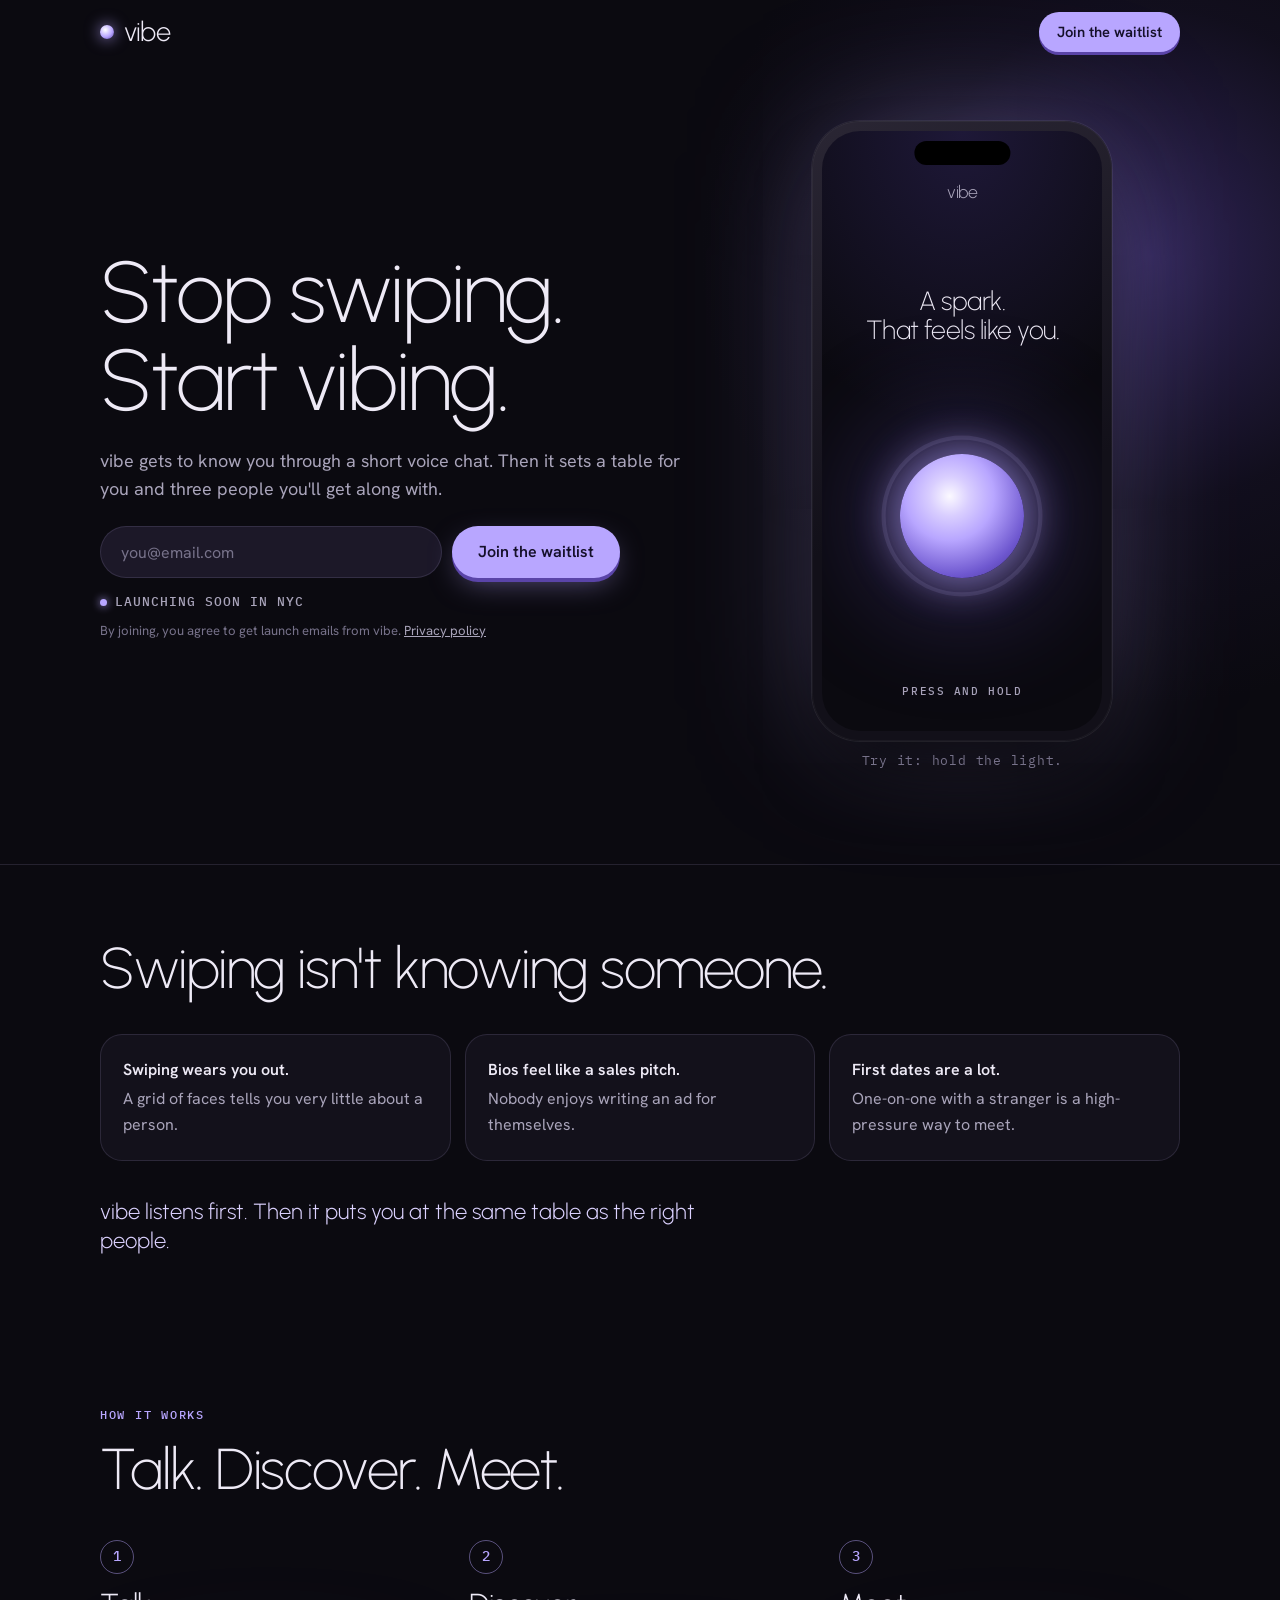
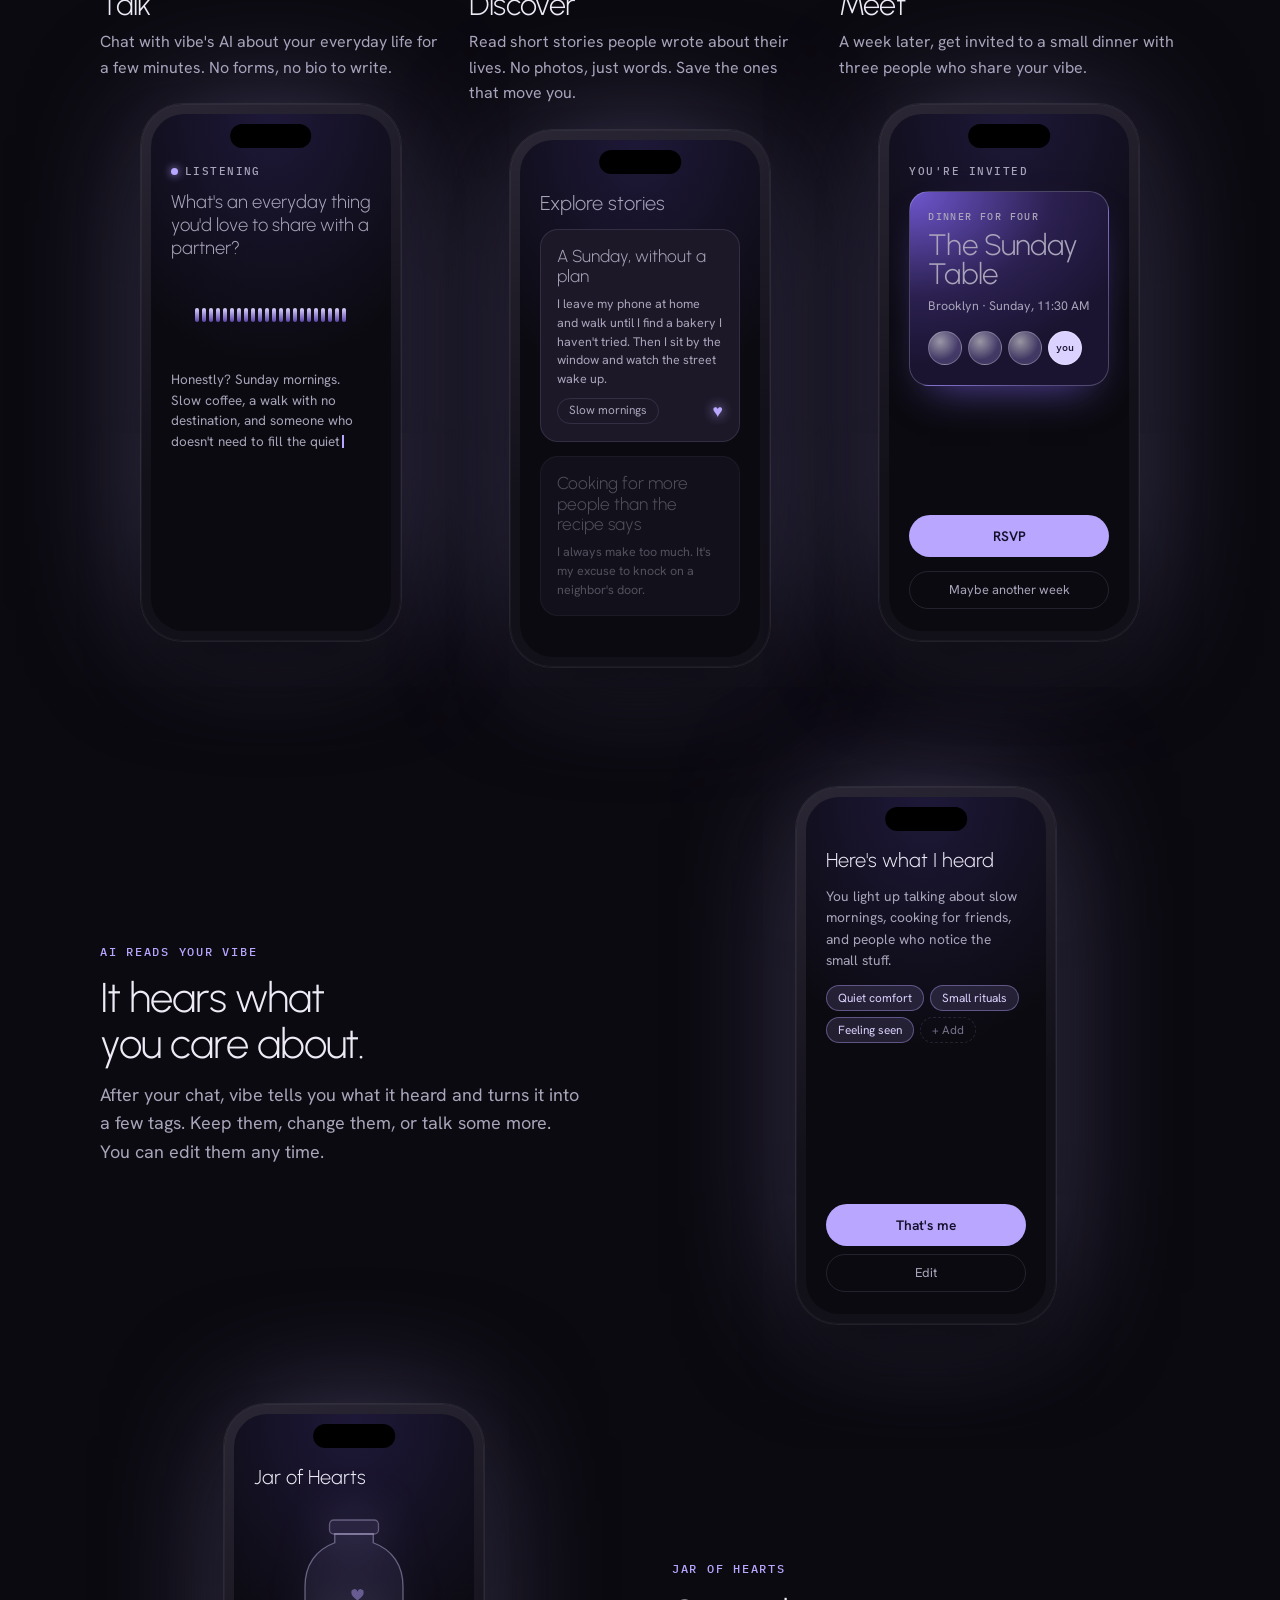
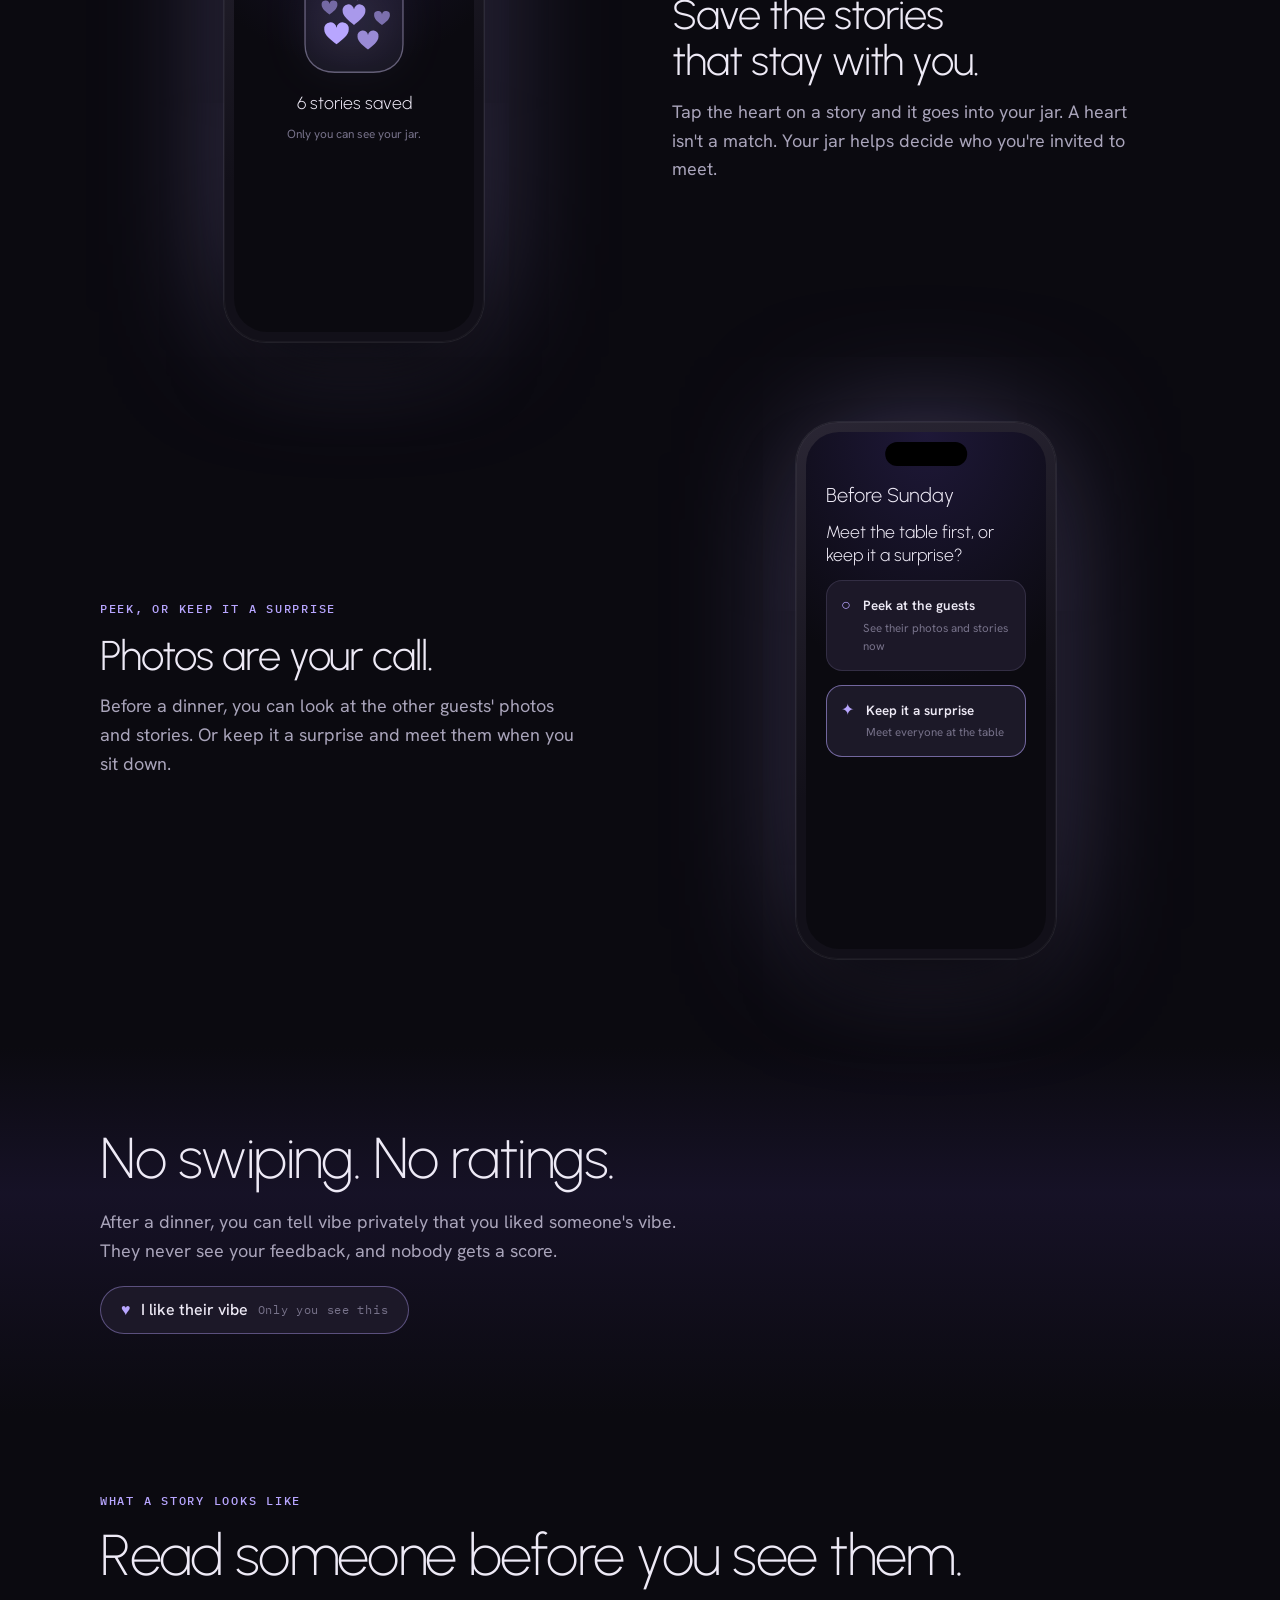
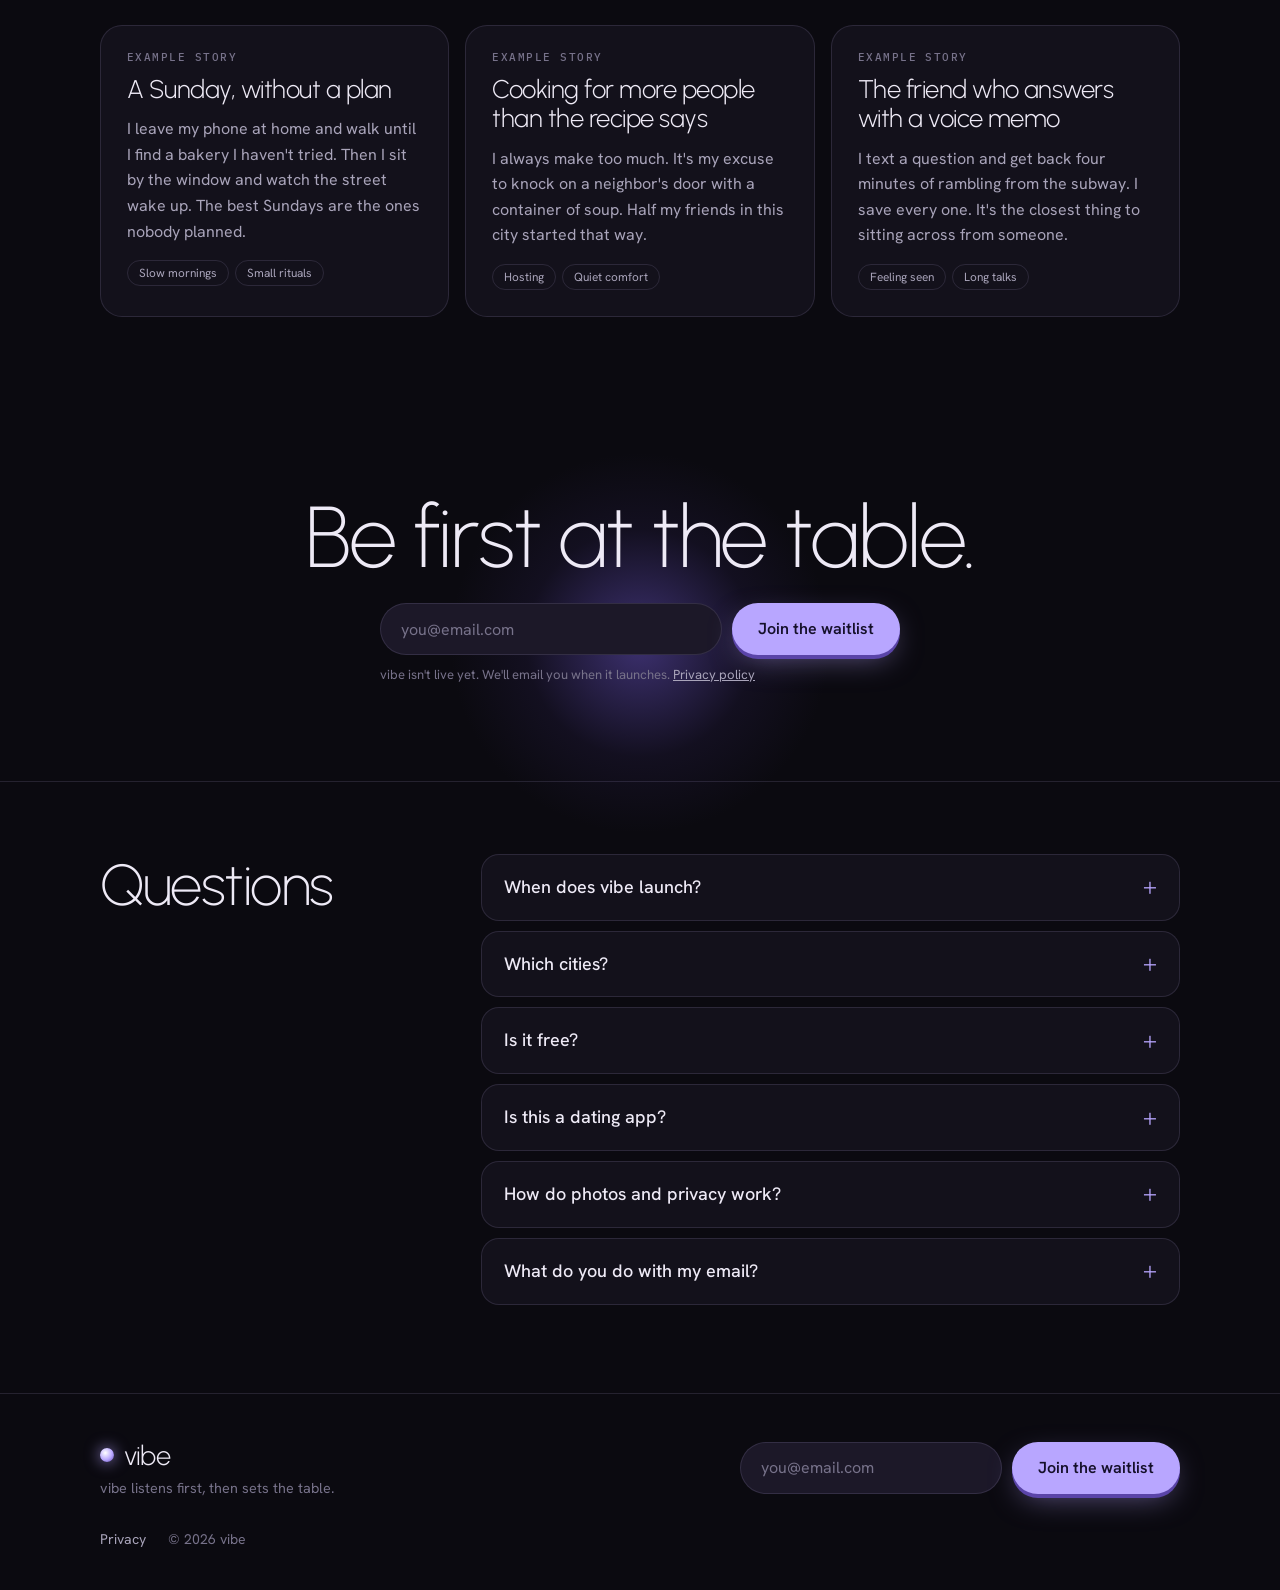
==== index.html @ 6e1f3425 "vibe waitlist landing page with UTM tracking and Google Sheets backend Co-Authored-By: Claude Opus 5" ====
<!doctype html>
<html lang="en">
<head>
<meta charset="utf-8">
<meta name="viewport" content="width=device-width, initial-scale=1, viewport-fit=cover">
<title>vibe · Meet people through their stories</title>
<meta name="description" content="vibe gets to know you through a short voice chat, then invites you to a small dinner with people you'll get along with. Launching soon in NYC. Join the waitlist.">
<meta name="theme-color" content="#0B0A10">
<meta property="og:type" content="website">
<meta property="og:title" content="vibe · A spark. That feels like you.">
<meta property="og:description" content="No swiping. A short voice chat, a few stories, then a dinner for four. Launching soon in NYC.">
<meta property="og:image" content="og.png">
<meta name="twitter:card" content="summary_large_image">
<link rel="icon" href="favicon.svg" type="image/svg+xml">
<link rel="preconnect" href="https://fonts.googleapis.com">
<link rel="preconnect" href="https://fonts.gstatic.com" crossorigin>
<link rel="stylesheet" href="https://fonts.googleapis.com/css2?family=Hanken+Grotesk:wght@400;500;600&family=IBM+Plex+Mono:wght@400;500&family=Urbanist:wght@200;300;400&display=swap">
<link rel="stylesheet" href="styles.css">
<script src="config.js"></script>
</head>
<body>
<a class="skip" href="#main">Skip to content</a>

<header class="nav">
  <div class="wrap nav-in">
    <a class="logo" href="#top" aria-label="vibe, back to top"><span class="logo-dot" aria-hidden="true"></span>vibe</a>
    <a class="btn btn-sm" href="#join" data-cta="nav">Join the waitlist</a>
  </div>
</header>

<main id="main">

  <!-- 1 · Hero -->
  <section class="hero" id="top">
    <div class="wrap hero-grid">
      <div class="hero-copy">
        <h1 class="display" id="headline">A spark. That feels like you.</h1>
        <p class="lede">vibe gets to know you through a short voice chat. Then it sets a table for you and three people you'll get along with.</p>

        <form class="join" id="join" data-form="hero" novalidate>
          <label class="sr" for="email-hero">Email address</label>
          <div class="join-row">
            <input id="email-hero" type="email" name="email" inputmode="email" autocomplete="email" placeholder="you@email.com" required>
            <button class="btn" type="submit" data-cta="hero">Join the waitlist</button>
          </div>
          <input class="hp" type="text" name="company" tabindex="-1" autocomplete="off" aria-hidden="true">
          <p class="form-msg" role="status" aria-live="polite"></p>
          <p class="launch"><span class="live-dot" aria-hidden="true"></span>Launching soon in NYC</p>
          <p class="fine">By joining, you agree to get launch emails from vibe. <a href="privacy.html">Privacy policy</a></p>
        </form>
      </div>

      <div class="hero-phone">
        <div class="phone" role="group" aria-label="Preview of the vibe app">
          <div class="screen">
            <span class="island" aria-hidden="true"></span>

            <div class="scr scr-orb" data-orb-screen>
              <p class="scr-brand">vibe</p>
              <p class="scr-title">A spark.<br>That feels like you.</p>
              <button class="orb" type="button" data-orb aria-describedby="orb-hint">
                <svg class="orb-ring" viewBox="0 0 120 120" aria-hidden="true">
                  <circle class="ring-bg" cx="60" cy="60" r="56"></circle>
                  <circle class="ring-fg" cx="60" cy="60" r="56"></circle>
                </svg>
                <span class="orb-core" aria-hidden="true"></span>
                <span class="sr">Press and hold to open vibe</span>
              </button>
              <p class="scr-hint" id="orb-hint">Press and hold</p>
            </div>

            <div class="scr scr-home" data-home-screen hidden>
              <p class="scr-small">Good evening</p>
              <p class="scr-title">Tell me about a small thing you love doing.</p>
              <span class="mic-pill"><span class="mic-dot" aria-hidden="true"></span>Start talking</span>
              <div class="mini-story">
                <p class="mini-label">Explore stories</p>
                <p class="mini-title">A Sunday, without a plan</p>
                <p class="mini-text">I leave my phone at home and walk until I find a bakery I haven't tried…</p>
              </div>
              <button class="scr-link" type="button" data-orb-reset>Hold again</button>
            </div>
          </div>
        </div>
        <p class="phone-caption" aria-hidden="true">Try it: hold the light.</p>
      </div>
    </div>
  </section>

  <!-- 2 · Problem -->
  <section class="problem">
    <div class="wrap">
      <h2 class="display-2">Swiping isn't knowing someone.</h2>
      <ul class="pains">
        <li><strong>Swiping wears you out.</strong> A grid of faces tells you very little about a person.</li>
        <li><strong>Bios feel like a sales pitch.</strong> Nobody enjoys writing an ad for themselves.</li>
        <li><strong>First dates are a lot.</strong> One-on-one with a stranger is a high-pressure way to meet.</li>
      </ul>
      <p class="turn">vibe listens first. Then it puts you at the same table as the right people.</p>
    </div>
  </section>

  <!-- 3 · How it works -->
  <section class="how" id="how">
    <div class="wrap">
      <p class="eyebrow">How it works</p>
      <h2 class="display-2">Talk. Discover. Meet.</h2>
      <ol class="steps">
        <li class="step">
          <div class="step-copy">
            <span class="step-n" aria-hidden="true">1</span>
            <h3>Talk</h3>
            <p>Chat with vibe's AI about your everyday life for a few minutes. No forms, no bio to write.</p>
          </div>
          <div class="phone sm" aria-hidden="true">
            <div class="screen">
              <span class="island"></span>
              <div class="scr scr-voice">
                <p class="mono-label"><span class="rec-dot"></span>Listening</p>
                <p class="ai-q">What's an everyday thing you'd love to share with a partner?</p>
                <div class="wave"><span></span><span></span><span></span><span></span><span></span><span></span><span></span><span></span><span></span><span></span><span></span><span></span><span></span><span></span><span></span><span></span><span></span><span></span><span></span><span></span><span></span><span></span></div>
                <p class="transcript">Honestly? Sunday mornings. Slow coffee, a walk with no destination, and someone who doesn't need to fill the quiet<span class="caret"></span></p>
              </div>
            </div>
          </div>
        </li>
        <li class="step">
          <div class="step-copy">
            <span class="step-n" aria-hidden="true">2</span>
            <h3>Discover</h3>
            <p>Read short stories people wrote about their lives. No photos, just words. Save the ones that move you.</p>
          </div>
          <div class="phone sm" aria-hidden="true">
            <div class="screen">
              <span class="island"></span>
              <div class="scr scr-stories">
                <p class="scr-head">Explore stories</p>
                <div class="s-card">
                  <p class="s-title">A Sunday, without a plan</p>
                  <p class="s-text">I leave my phone at home and walk until I find a bakery I haven't tried. Then I sit by the window and watch the street wake up.</p>
                  <div class="s-foot"><span class="chip">Slow mornings</span><span class="heart on">&#9829;</span></div>
                </div>
                <div class="s-card ghost">
                  <p class="s-title">Cooking for more people than the recipe says</p>
                  <p class="s-text">I always make too much. It's my excuse to knock on a neighbor's door.</p>
                </div>
              </div>
            </div>
          </div>
        </li>
        <li class="step">
          <div class="step-copy">
            <span class="step-n" aria-hidden="true">3</span>
            <h3>Meet</h3>
            <p>A week later, get invited to a small dinner with three people who share your vibe.</p>
          </div>
          <div class="phone sm" aria-hidden="true">
            <div class="screen">
              <span class="island"></span>
              <div class="scr scr-invite">
                <p class="mono-label">You're invited</p>
                <div class="invite">
                  <p class="invite-kicker">Dinner for four</p>
                  <p class="invite-title">The Sunday Table</p>
                  <p class="invite-meta">Brooklyn · Sunday, 11:30 AM</p>
                  <div class="guests"><span></span><span></span><span></span><span class="you">you</span></div>
                </div>
                <span class="rsvp">RSVP</span>
                <span class="rsvp-alt">Maybe another week</span>
              </div>
            </div>
          </div>
        </li>
      </ol>
    </div>
  </section>

  <!-- 4 · Feature highlights -->
  <section class="features">
    <div class="wrap">
      <article class="feature">
        <div class="feature-copy">
          <p class="eyebrow">AI reads your vibe</p>
          <h3 class="display-3">It hears what you care about.</h3>
          <p>After your chat, vibe tells you what it heard and turns it into a few tags. Keep them, change them, or talk some more. You can edit them any time.</p>
        </div>
        <div class="phone sm" aria-hidden="true">
          <div class="screen">
            <span class="island"></span>
            <div class="scr scr-tags">
              <p class="scr-head">Here's what I heard</p>
              <p class="heard">You light up talking about slow mornings, cooking for friends, and people who notice the small stuff.</p>
              <div class="tags"><span class="chip on">Quiet comfort</span><span class="chip on">Small rituals</span><span class="chip on">Feeling seen</span><span class="chip add">+ Add</span></div>
              <div class="tag-actions"><span class="rsvp">That's me</span><span class="rsvp-alt">Edit</span></div>
            </div>
          </div>
        </div>
      </article>

      <article class="feature flip">
        <div class="feature-copy">
          <p class="eyebrow">Jar of Hearts</p>
          <h3 class="display-3">Save the stories that stay with you.</h3>
          <p>Tap the heart on a story and it goes into your jar. A heart isn't a match. Your jar helps decide who you're invited to meet.</p>
        </div>
        <div class="phone sm" aria-hidden="true">
          <div class="screen">
            <span class="island"></span>
            <div class="scr scr-jar">
              <p class="scr-head">Jar of Hearts</p>
              <svg class="jar" viewBox="0 0 160 190">
                <rect x="52" y="8" width="56" height="16" rx="5" class="jar-lid"></rect>
                <path d="M58 24 h44 v10 c22 8 34 26 34 50 v66 c0 20 -14 32 -34 32 h-44 c-20 0 -34 -12 -34 -32 v-66 c0 -24 12 -42 34 -50 z" class="jar-body"></path>
                <g class="jar-hearts">
                  <path d="M60 150 c-6-5-14-10-14-17 a7 7 0 0 1 14-2 a7 7 0 0 1 14 2 c0 7-8 12-14 17z"></path>
                  <path d="M96 156 c-5-4-12-9-12-15 a6 6 0 0 1 12-1.5 a6 6 0 0 1 12 1.5 c0 6-7 11-12 15z" opacity=".8"></path>
                  <path d="M80 128 c-6-5-13-10-13-16 a6.5 6.5 0 0 1 13-2 a6.5 6.5 0 0 1 13 2 c0 6-7 11-13 16z" opacity=".9"></path>
                  <path d="M112 128 c-4-3-9-7-9-11 a4.5 4.5 0 0 1 9-1 a4.5 4.5 0 0 1 9 1 c0 4-5 8-9 11z" opacity=".6"></path>
                  <path d="M52 116 c-4-3-9-7-9-11 a4.5 4.5 0 0 1 9-1 a4.5 4.5 0 0 1 9 1 c0 4-5 8-9 11z" opacity=".55"></path>
                  <path d="M84 100 c-3-3-7-5-7-9 a3.5 3.5 0 0 1 7-1 a3.5 3.5 0 0 1 7 1 c0 4-4 6-7 9z" opacity=".45"></path>
                </g>
              </svg>
              <p class="jar-count">6 stories saved</p>
              <p class="jar-note">Only you can see your jar.</p>
            </div>
          </div>
        </div>
      </article>

      <article class="feature">
        <div class="feature-copy">
          <p class="eyebrow">Peek, or keep it a surprise</p>
          <h3 class="display-3">Photos are your call.</h3>
          <p>Before a dinner, you can look at the other guests' photos and stories. Or keep it a surprise and meet them when you sit down.</p>
        </div>
        <div class="phone sm" aria-hidden="true">
          <div class="screen">
            <span class="island"></span>
            <div class="scr scr-peek">
              <p class="scr-head">Before Sunday</p>
              <p class="peek-q">Meet the table first, or keep it a surprise?</p>
              <div class="peek-opt"><span class="peek-ico">&#9675;</span><span><b>Peek at the guests</b><small>See their photos and stories now</small></span></div>
              <div class="peek-opt on"><span class="peek-ico">&#10022;</span><span><b>Keep it a surprise</b><small>Meet everyone at the table</small></span></div>
            </div>
          </div>
        </div>
      </article>
    </div>
  </section>

  <!-- 5 · Principle -->
  <section class="principle">
    <div class="wrap principle-in">
      <h2 class="display-2">No swiping. No ratings.</h2>
      <p>After a dinner, you can tell vibe privately that you liked someone's vibe. They never see your feedback, and nobody gets a score.</p>
      <span class="vibe-pill" aria-hidden="true"><span>&#9829;</span> I like their vibe <small>Only you see this</small></span>
    </div>
  </section>

  <!-- 6 · Story samples -->
  <section class="stories">
    <div class="wrap">
      <p class="eyebrow">What a story looks like</p>
      <h2 class="display-2">Read someone before you see them.</h2>
      <div class="story-grid">
        <article class="story">
          <p class="story-label">Example story</p>
          <h3>A Sunday, without a plan</h3>
          <p>I leave my phone at home and walk until I find a bakery I haven't tried. Then I sit by the window and watch the street wake up. The best Sundays are the ones nobody planned.</p>
          <div class="tags"><span class="chip">Slow mornings</span><span class="chip">Small rituals</span></div>
        </article>
        <article class="story">
          <p class="story-label">Example story</p>
          <h3>Cooking for more people than the recipe says</h3>
          <p>I always make too much. It's my excuse to knock on a neighbor's door with a container of soup. Half my friends in this city started that way.</p>
          <div class="tags"><span class="chip">Hosting</span><span class="chip">Quiet comfort</span></div>
        </article>
        <article class="story">
          <p class="story-label">Example story</p>
          <h3>The friend who answers with a voice memo</h3>
          <p>I text a question and get back four minutes of rambling from the subway. I save every one. It's the closest thing to sitting across from someone.</p>
          <div class="tags"><span class="chip">Feeling seen</span><span class="chip">Long talks</span></div>
        </article>
      </div>
    </div>
  </section>

  <!-- 7 · Second CTA -->
  <section class="cta2" id="join-2">
    <div class="wrap cta2-in">
      <span class="cta-orb" aria-hidden="true"></span>
      <h2 class="display">Be first at the table.</h2>
      <p class="count" data-count hidden></p>
      <form class="join" data-form="mid" novalidate>
        <label class="sr" for="email-mid">Email address</label>
        <div class="join-row">
          <input id="email-mid" type="email" name="email" inputmode="email" autocomplete="email" placeholder="you@email.com" required>
          <button class="btn" type="submit" data-cta="mid">Join the waitlist</button>
        </div>
        <input class="hp" type="text" name="company" tabindex="-1" autocomplete="off" aria-hidden="true">
        <p class="form-msg" role="status" aria-live="polite"></p>
        <p class="fine">vibe isn't live yet. We'll email you when it launches. <a href="privacy.html">Privacy policy</a></p>
      </form>
    </div>
  </section>

  <!-- 8 · FAQ -->
  <section class="faq" id="faq">
    <div class="wrap faq-grid">
      <h2 class="display-2">Questions</h2>
      <div class="faq-list">
        <details>
          <summary>When does vibe launch?</summary>
          <p>We're building it now, starting with small dinners in New York City. Join the waitlist and we'll email you the moment it opens.</p>
        </details>
        <details>
          <summary>Which cities?</summary>
          <p>New York City first. After you join, you can tell us which city you're in. That helps us decide where to go next.</p>
        </details>
        <details>
          <summary>Is it free?</summary>
          <p>Joining the waitlist is free. We'll share pricing before launch.</p>
        </details>
        <details>
          <summary>Is this a dating app?</summary>
          <p>It's for meeting people you click with. Dinners are small groups of four, so there's none of the pressure of a one-on-one first date.</p>
        </details>
        <details>
          <summary>How do photos and privacy work?</summary>
          <p>There's no wall of profile photos. You decide whether to see other guests' photos before a dinner. Feedback like "I like their vibe" is private, and the other person never sees it.</p>
        </details>
        <details>
          <summary>What do you do with my email?</summary>
          <p>We use it to tell you about vibe's launch. We don't sell it, and you can unsubscribe at any time. Details are in our <a href="privacy.html">privacy policy</a>.</p>
        </details>
      </div>
    </div>
  </section>
</main>

<footer class="foot">
  <div class="wrap foot-in">
    <div class="foot-brand">
      <a class="logo" href="#top"><span class="logo-dot" aria-hidden="true"></span>vibe</a>
      <p>vibe listens first, then sets the table.</p>
    </div>
    <form class="join join-compact" data-form="footer" novalidate>
      <label class="sr" for="email-foot">Email address</label>
      <div class="join-row">
        <input id="email-foot" type="email" name="email" inputmode="email" autocomplete="email" placeholder="you@email.com" required>
        <button class="btn" type="submit" data-cta="footer">Join the waitlist</button>
      </div>
      <input class="hp" type="text" name="company" tabindex="-1" autocomplete="off" aria-hidden="true">
      <p class="form-msg" role="status" aria-live="polite"></p>
    </form>
    <nav class="foot-links" aria-label="Footer">
      <a href="https://instagram.com/" data-social="instagram" hidden>Instagram</a>
      <a href="https://tiktok.com/" data-social="tiktok" hidden>TikTok</a>
      <a href="privacy.html">Privacy</a>
      <span>© 2026 vibe</span>
    </nav>
  </div>
</footer>

<!-- Success dialog -->
<dialog class="modal" id="joined" aria-labelledby="joined-title">
  <div class="modal-in">
    <button class="modal-x" type="button" data-close aria-label="Close">&times;</button>
    <span class="modal-orb" aria-hidden="true"></span>
    <h2 id="joined-title" class="display-3">You're on the list.</h2>
    <p class="modal-sub">vibe isn't live yet — we'll email you the moment it launches.</p>

    <form class="survey" id="survey" novalidate>
      <p class="survey-q">Two quick questions <span>(optional)</span></p>
      <label class="field-label" for="city">Which city are you in?</label>
      <select id="city" name="city">
        <option value="">Choose a city</option>
        <option>New York City</option>
        <option>Boston</option>
        <option>Philadelphia</option>
        <option>Washington, DC</option>
        <option>Chicago</option>
        <option>Los Angeles</option>
        <option>San Francisco Bay Area</option>
        <option>Other US city</option>
        <option>Outside the US</option>
      </select>
      <fieldset>
        <legend class="field-label">What do you want most from vibe?</legend>
        <label class="radio"><input type="radio" name="top_interest" value="ai_gets_me"> An AI that actually gets me</label>
        <label class="radio"><input type="radio" name="top_interest" value="stories"> Meeting people through stories</label>
        <label class="radio"><input type="radio" name="top_interest" value="small_dinners"> Small dinners instead of dates</label>
      </fieldset>
      <div class="survey-actions">
        <button class="btn" type="submit">Send answers</button>
        <button class="btn-ghost" type="button" data-skip>Skip</button>
      </div>
    </form>

    <div class="share" id="share" hidden>
      <p class="share-thanks" data-thanks hidden>Thanks, that helps.</p>
      <p class="share-q">Know someone who's tired of swiping?</p>
      <p class="share-sub">Send them your link.</p>
      <div class="share-row">
        <label class="sr" for="share-link">Your invite link</label>
        <input id="share-link" type="text" readonly>
        <button class="btn btn-sm" type="button" data-copy>Copy</button>
      </div>
      <div class="share-actions">
        <button class="btn-ghost" type="button" data-native-share hidden>Share…</button>
        <button class="btn-ghost" type="button" data-close>Done</button>
      </div>
    </div>
  </div>
</dialog>

<script src="app.js"></script>
</body>
</html>
---- styles.css ----
/* Layout: a night room lit by one glowing orb. Calm single column on phones;
   copy + phone mockup side by side on desktop; feature rows alternate sides. */
:root {
  --ink: #0B0A10;          /* near-black, violet bias */
  --ink-2: #13111B;        /* raised surface */
  --ink-3: #1C1828;        /* cards, inputs */
  --line: rgba(205, 195, 255, .13);
  --text: #EEEAF6;
  --muted: #A9A4BA;
  --dim: #77728A;
  --lav: #B8A6FF;          /* primary: buttons, highlights */
  --lav-hi: #DCD2FF;
  --plum: #2B2050;         /* dark purple gradient */
  --plum-2: #5A44A8;
  --glow: rgba(184, 166, 255, .5);
  --warn: #FFB4A8;

  --f-display: "Urbanist", "Avenir Next", "Segoe UI", system-ui, sans-serif;
  --f-body: "Hanken Grotesk", "Helvetica Neue", Arial, system-ui, sans-serif;
  --f-mono: "IBM Plex Mono", ui-monospace, Menlo, Consolas, monospace;

  --s-0: 1rem;
  --s-1: 1.125rem;
  --s-2: 1.375rem;
  --s-3: clamp(1.75rem, 3.6vw, 2.6rem);
  --s-4: clamp(2.2rem, 5.2vw, 3.6rem);
  --s-5: clamp(2.6rem, 7.4vw, 5.4rem);

  --r-card: 22px;
  --r-pill: 999px;
  color-scheme: dark;
}

*, *::before, *::after { box-sizing: border-box; }
html { -webkit-text-size-adjust: 100%; scroll-behavior: smooth; scroll-padding-top: 84px; }
body {
  margin: 0;
  background: var(--ink);
  color: var(--text);
  font: 400 var(--s-0)/1.6 var(--f-body);
  -webkit-font-smoothing: antialiased;
}
img, svg { max-width: 100%; }
a { color: var(--lav-hi); }
[hidden] { display: none !important; }
:focus-visible { outline: 2px solid var(--lav); outline-offset: 3px; border-radius: 6px; }
.sr { position: absolute !important; width: 1px; height: 1px; overflow: hidden; clip: rect(0 0 0 0); white-space: nowrap; }
.hp { position: absolute; left: -9999px; width: 1px; height: 1px; opacity: 0; }
.skip { position: absolute; left: 12px; top: -60px; z-index: 50; background: var(--lav); color: var(--ink); padding: 10px 14px; border-radius: 10px; }
.skip:focus { top: 12px; }

.wrap {
  max-width: 1120px;
  margin-inline: auto;
  padding-left: max(20px, env(safe-area-inset-left, 0px));
  padding-right: max(20px, env(safe-area-inset-right, 0px));
}
main > section { overflow-x: clip; }

/* Type */
.display, .display-2, .display-3 {
  font-family: var(--f-display);
  font-weight: 200;
  letter-spacing: -0.025em;
  text-wrap: balance;
  margin: 0;
}
.display { font-size: var(--s-5); line-height: 1.02; }
.display-2 { font-size: var(--s-4); line-height: 1.06; }
.display-3 { font-size: var(--s-3); line-height: 1.1; font-weight: 300; }
.eyebrow {
  font: 500 .78rem/1 var(--f-mono);
  letter-spacing: .14em;
  text-transform: uppercase;
  color: var(--lav);
  margin: 0 0 18px;
}
p { margin: 0; }

/* Buttons: a soft "press" like a physical key */
.btn {
  -webkit-appearance: none; appearance: none;
  display: inline-flex; align-items: center; justify-content: center;
  min-height: 52px;
  padding: 0 26px;
  border: 0;
  border-radius: var(--r-pill);
  background: var(--lav);
  color: #15102A;
  font: 600 1rem/1 var(--f-body);
  text-decoration: none;
  white-space: nowrap;
  cursor: pointer;
  box-shadow: 0 4px 0 var(--plum-2), 0 10px 30px -8px var(--glow);
  transition: transform .12s ease, box-shadow .12s ease, background .2s ease;
}
.btn:hover { background: var(--lav-hi); }
.btn:active { transform: translateY(3px); box-shadow: 0 1px 0 var(--plum-2), 0 6px 18px -8px var(--glow); }
.btn[disabled] { opacity: .7; cursor: progress; }
.btn-sm { min-height: 40px; padding: 0 18px; font-size: .92rem; box-shadow: 0 3px 0 var(--plum-2); }
.btn-ghost {
  -webkit-appearance: none; appearance: none;
  min-height: 44px; padding: 0 18px;
  background: transparent; color: var(--muted);
  border: 1px solid var(--line); border-radius: var(--r-pill);
  font: 500 .95rem/1 var(--f-body); cursor: pointer;
}
.btn-ghost:hover { color: var(--text); border-color: rgba(205,195,255,.3); }

/* Nav */
body::before {
  content: ""; position: fixed; inset: 0 0 auto; height: env(safe-area-inset-top, 0px);
  z-index: 30; background: var(--ink);
}
.nav {
  position: sticky; top: env(safe-area-inset-top, 0px); z-index: 20;
  background: transparent;
  border-bottom: 1px solid transparent;
  transition: border-color .3s ease, background-color .3s ease;
}
.nav.scrolled {
  background: rgba(11, 10, 16, .78);
  -webkit-backdrop-filter: blur(14px); backdrop-filter: blur(14px);
  border-bottom-color: var(--line);
}
.nav-in { display: flex; align-items: center; justify-content: space-between; gap: 16px; min-height: 64px; }
.logo {
  display: inline-flex; align-items: center; gap: 10px;
  font: 300 1.7rem/1 var(--f-display); letter-spacing: -0.03em;
  color: var(--text); text-decoration: none;
}
.logo-dot {
  width: 14px; height: 14px; border-radius: 50%;
  background: radial-gradient(circle at 38% 35%, #fff, var(--lav) 55%, var(--plum-2));
  box-shadow: 0 0 14px 2px var(--glow);
}

/* Join form */
.join { display: grid; gap: 10px; max-width: 520px; }
.join-row { display: flex; gap: 10px; }
.join input[type=email], .share-row input, .survey select {
  -webkit-appearance: none; appearance: none;
  flex: 1 1 auto; min-width: 0;
  min-height: 52px;
  padding: 0 20px;
  border-radius: var(--r-pill);
  border: 1px solid var(--line);
  background: var(--ink-3);
  color: var(--text);
  font: 400 1rem/1 var(--f-body);
}
.join input[type=email]::placeholder { color: var(--dim); }
.join input[type=email]:focus { outline: none; border-color: var(--lav); box-shadow: 0 0 0 4px rgba(184,166,255,.18); }
.join input[aria-invalid=true] { border-color: var(--warn); }
.form-msg { min-height: 0; font-size: .95rem; color: var(--lav-hi); }
.form-msg:empty { display: none; }
.form-msg.err { color: var(--warn); }
.launch { display: inline-flex; align-items: center; gap: 8px; font: 500 .8rem/1.3 var(--f-mono); letter-spacing: .08em; text-transform: uppercase; color: var(--muted); margin-top: 6px; }
.live-dot { width: 7px; height: 7px; border-radius: 50%; background: var(--lav); box-shadow: 0 0 8px var(--lav); animation: blink 2.4s ease-in-out infinite; }
.fine { font-size: .82rem; color: var(--dim); line-height: 1.5; }
.fine a { color: var(--muted); }
.join.attention .join-row { animation: nudge .9s ease; }
.join.attention input[type=email] { border-color: var(--lav); box-shadow: 0 0 0 6px rgba(184,166,255,.22); }

/* Hero */
.hero { position: relative; padding-block: 40px 72px; }
.hero::before {
  content: ""; position: absolute; z-index: -1;
  width: 900px; height: 900px; right: -320px; top: -260px;
  background: radial-gradient(closest-side, rgba(90, 68, 168, .45), rgba(43, 32, 80, .2) 55%, transparent);
  pointer-events: none;
}
.hero-grid { display: grid; gap: 48px; align-items: center; }
.hero-copy { display: grid; gap: 22px; min-width: 0; }
.lede { font-size: var(--s-1); color: var(--muted); max-width: 34em; }
.hero-phone { display: grid; justify-items: center; gap: 14px; }
.phone-caption { font: 400 .8rem/1 var(--f-mono); color: var(--dim); letter-spacing: .06em; }

/* Phone mockup */
.phone {
  width: min(300px, 80vw);
  aspect-ratio: 300 / 620;
  max-width: 100%;
  border-radius: 48px;
  padding: 10px;
  background: linear-gradient(160deg, #2A2634, #121019 60%);
  box-shadow: 0 0 0 1px rgba(255,255,255,.07), inset 0 0 0 1px rgba(255,255,255,.04), 0 40px 80px -30px rgba(0,0,0,.9), 0 0 140px -30px var(--glow);
  flex: none;
}
.phone.sm { width: min(260px, 74vw); border-radius: 42px; }
.screen {
  position: relative; height: 100%;
  border-radius: 38px;
  overflow: hidden;
  background: radial-gradient(120% 70% at 50% 0%, #1E1838, var(--ink) 70%);
  display: flex;
}
.phone.sm .screen { border-radius: 33px; }
.island { position: absolute; top: 10px; left: 50%; transform: translateX(-50%); width: 34%; height: 24px; border-radius: 20px; background: #000; z-index: 2; }
.scr { flex: 1; display: flex; flex-direction: column; padding: 52px 20px 22px; gap: 14px; min-width: 0; font-size: .82rem; }
.scr-head { font: 300 1.25rem/1.15 var(--f-display); color: var(--text); }
.scr-small { font: 500 .7rem/1 var(--f-mono); letter-spacing: .1em; text-transform: uppercase; color: var(--dim); }
.mono-label { display: inline-flex; align-items: center; gap: 7px; font: 500 .66rem/1 var(--f-mono); letter-spacing: .14em; text-transform: uppercase; color: var(--lav); }
.chip { display: inline-flex; align-items: center; min-height: 26px; padding: 0 11px; border-radius: var(--r-pill); border: 1px solid var(--line); color: var(--muted); font-size: .74rem; white-space: nowrap; }
.chip.on { background: rgba(184,166,255,.14); border-color: rgba(184,166,255,.4); color: var(--lav-hi); }
.chip.add { border-style: dashed; color: var(--dim); }
.tags { display: flex; flex-wrap: wrap; gap: 6px; }
.rsvp { display: flex; align-items: center; justify-content: center; min-height: 42px; border-radius: var(--r-pill); background: var(--lav); color: #15102A; font-weight: 600; font-size: .86rem; }
.rsvp-alt { display: flex; align-items: center; justify-content: center; min-height: 38px; border-radius: var(--r-pill); color: var(--muted); font-size: .8rem; border: 1px solid var(--line); }

/* Hero screen: hold the orb */
.scr-orb { align-items: center; text-align: center; justify-content: space-between; padding-bottom: 34px; }
.scr-brand { font: 300 1.1rem/1 var(--f-display); color: var(--muted); letter-spacing: -0.02em; }
.scr-title { font: 200 1.65rem/1.12 var(--f-display); letter-spacing: -0.02em; color: var(--text); }
.orb {
  position: relative;
  width: 168px; height: 168px;
  border: 0; padding: 0; border-radius: 50%;
  background: transparent; cursor: pointer;
  touch-action: none; -webkit-user-select: none; user-select: none;
  -webkit-touch-callout: none; -webkit-tap-highlight-color: transparent;
}
.orb-core {
  position: absolute; inset: 22px; border-radius: 50%;
  background: radial-gradient(circle at 40% 34%, #FBF9FF 0%, #D9CEFF 18%, var(--lav) 40%, #6E57CF 72%, #3B2A80 100%);
  box-shadow: 0 0 40px 8px rgba(184,166,255,.55), 0 0 110px 30px rgba(110,87,207,.35);
  animation: breathe 4.2s ease-in-out infinite;
  transition: transform .2s ease;
}
.orb.holding .orb-core { animation: none; transform: scale(.94); box-shadow: 0 0 60px 16px rgba(184,166,255,.75), 0 0 140px 50px rgba(110,87,207,.45); }
.orb-ring { position: absolute; inset: 0; transform: rotate(-90deg); overflow: visible; }
.ring-bg, .ring-fg { fill: none; stroke-width: 3; }
.ring-bg { stroke: rgba(205,195,255,.12); }
.ring-fg { stroke: var(--lav-hi); stroke-linecap: round; stroke-dasharray: 351.86; stroke-dashoffset: 351.86; filter: drop-shadow(0 0 6px var(--lav)); }
.scr-hint { font: 500 .7rem/1 var(--f-mono); letter-spacing: .14em; text-transform: uppercase; color: var(--muted); }

.scr-home { gap: 16px; animation: fadeUp .6s ease both; }
.scr-home .scr-title { font-size: 1.45rem; }
.mic-pill { align-self: flex-start; display: inline-flex; align-items: center; gap: 9px; min-height: 40px; padding: 0 16px; border-radius: var(--r-pill); background: var(--lav); color: #15102A; font-weight: 600; font-size: .86rem; }
.mic-dot { width: 9px; height: 9px; border-radius: 50%; background: #15102A; }
.mini-story { margin-top: auto; padding: 14px; border-radius: 18px; background: var(--ink-3); border: 1px solid var(--line); display: grid; gap: 5px; }
.mini-label { font: 500 .62rem/1 var(--f-mono); letter-spacing: .12em; text-transform: uppercase; color: var(--lav); }
.mini-title { font: 300 1.05rem/1.2 var(--f-display); }
.mini-text { color: var(--muted); font-size: .76rem; line-height: 1.45; }
.scr-link { align-self: center; background: none; border: 0; color: var(--dim); font: 500 .72rem/1 var(--f-mono); letter-spacing: .08em; text-transform: uppercase; cursor: pointer; padding: 8px; }

/* Voice screen */
.rec-dot { width: 7px; height: 7px; border-radius: 50%; background: var(--lav); box-shadow: 0 0 8px var(--lav); animation: blink 1.4s ease-in-out infinite; }
.ai-q { font: 300 1.15rem/1.25 var(--f-display); color: var(--text); }
.wave { display: flex; align-items: center; justify-content: center; gap: 3px; height: 70px; margin-block: 6px; }
.wave span { width: 4px; border-radius: 4px; background: linear-gradient(var(--lav-hi), var(--plum-2)); height: 20%; animation: wave 1.2s ease-in-out infinite; }
.wave span:nth-child(3n) { animation-duration: 1s; }
.wave span:nth-child(4n+1) { animation-duration: 1.45s; }
.wave span:nth-child(5n+2) { animation-duration: .85s; }
.wave span:nth-child(2) { animation-delay: -.2s } .wave span:nth-child(3) { animation-delay: -.5s } .wave span:nth-child(4) { animation-delay: -.1s }
.wave span:nth-child(5) { animation-delay: -.7s } .wave span:nth-child(6) { animation-delay: -.3s } .wave span:nth-child(7) { animation-delay: -.9s }
.wave span:nth-child(8) { animation-delay: -.4s } .wave span:nth-child(9) { animation-delay: -.6s } .wave span:nth-child(10) { animation-delay: -.15s }
.wave span:nth-child(11) { animation-delay: -.8s } .wave span:nth-child(12) { animation-delay: -.35s } .wave span:nth-child(13) { animation-delay: -.55s }
.wave span:nth-child(14) { animation-delay: -.25s } .wave span:nth-child(15) { animation-delay: -.75s } .wave span:nth-child(16) { animation-delay: -.45s }
.wave span:nth-child(17) { animation-delay: -.65s } .wave span:nth-child(18) { animation-delay: -.05s } .wave span:nth-child(19) { animation-delay: -.85s }
.wave span:nth-child(20) { animation-delay: -.3s } .wave span:nth-child(21) { animation-delay: -.6s } .wave span:nth-child(22) { animation-delay: -.2s }
.transcript { color: var(--muted); font-size: .84rem; line-height: 1.55; }
.caret { display: inline-block; width: 2px; height: 1em; margin-left: 2px; vertical-align: -2px; background: var(--lav); animation: blink 1s steps(2) infinite; }

/* Stories screen */
.s-card { padding: 16px; border-radius: 18px; background: var(--ink-3); border: 1px solid var(--line); display: grid; gap: 8px; }
.s-card.ghost { opacity: .45; }
.s-title { font: 300 1.08rem/1.2 var(--f-display); }
.s-text { color: var(--muted); font-size: .78rem; line-height: 1.5; }
.s-foot { display: flex; align-items: center; justify-content: space-between; gap: 8px; }
.heart { font-size: 1.1rem; color: var(--dim); }
.heart.on { color: var(--lav); text-shadow: 0 0 12px var(--lav); }

/* Invite screen */
.invite {
  padding: 20px 18px; border-radius: 20px; display: grid; gap: 8px;
  background: radial-gradient(120% 90% at 0% 0%, #6E57CF, #2B2050 60%, #1A1430);
  border: 1px solid rgba(220,210,255,.25);
  box-shadow: 0 20px 40px -20px rgba(110,87,207,.8);
}
.invite-kicker { font: 500 .62rem/1 var(--f-mono); letter-spacing: .14em; text-transform: uppercase; color: var(--lav-hi); }
.invite-title { font: 300 1.85rem/1 var(--f-display); letter-spacing: -0.03em; }
.invite-meta { font-size: .78rem; color: #D8D0F2; }
.guests { display: flex; gap: 6px; margin-top: 6px; }
.guests span { width: 34px; height: 34px; border-radius: 50%; background: radial-gradient(circle at 35% 30%, rgba(255,255,255,.55), rgba(184,166,255,.25) 60%); border: 1px solid rgba(255,255,255,.25); -webkit-backdrop-filter: blur(4px); backdrop-filter: blur(4px); }
.guests .you { display: grid; place-items: center; font: 500 .6rem/1 var(--f-mono); color: #15102A; background: var(--lav-hi); }
.scr-invite .rsvp { margin-top: auto; }

/* Tags / jar / peek screens */
.heard { color: var(--muted); font-size: .86rem; line-height: 1.55; }
.tag-actions { margin-top: auto; display: grid; gap: 8px; }
.scr-jar { align-items: center; text-align: center; }
.scr-jar .scr-head { align-self: flex-start; }
.jar { width: 70%; margin-top: 10px; filter: drop-shadow(0 0 24px rgba(184,166,255,.35)); }
.jar-lid { fill: #2A2440; stroke: rgba(220,210,255,.35); stroke-width: 1.5; }
.jar-body { fill: rgba(184,166,255,.07); stroke: rgba(220,210,255,.4); stroke-width: 1.5; }
.jar-hearts path { fill: var(--lav); }
.jar-count { font: 300 1.1rem/1 var(--f-display); }
.jar-note { color: var(--dim); font-size: .74rem; }
.peek-q { font: 300 1.1rem/1.3 var(--f-display); }
.peek-opt { display: flex; gap: 12px; align-items: flex-start; padding: 14px; border-radius: 16px; border: 1px solid var(--line); background: var(--ink-3); }
.peek-opt b { display: block; font-weight: 600; font-size: .84rem; }
.peek-opt small { display: block; color: var(--dim); font-size: .72rem; margin-top: 2px; }
.peek-opt.on { border-color: rgba(184,166,255,.55); background: rgba(184,166,255,.1); }
.peek-ico { color: var(--lav); font-size: 1rem; line-height: 1.2; }

/* Problem */
.problem { padding-block: 72px; border-top: 1px solid var(--line); }
.problem .wrap { display: grid; gap: 36px; }
.pains { list-style: none; margin: 0; padding: 0; display: grid; gap: 14px; }
.pains li { padding: 22px; border-radius: var(--r-card); background: var(--ink-2); border: 1px solid var(--line); color: var(--muted); }
.pains strong { display: block; color: var(--text); font-weight: 600; margin-bottom: 4px; }
.turn { font: 300 var(--s-2)/1.35 var(--f-display); color: var(--lav-hi); max-width: 28em; }

/* How it works */
.how { padding-block: 80px; }
.steps { list-style: none; margin: 40px 0 0; padding: 0; display: grid; gap: 56px; }
.step { display: grid; gap: 24px; justify-items: center; }
.step-copy { display: grid; gap: 8px; max-width: 26em; justify-self: stretch; }
.step-n { display: inline-grid; place-items: center; width: 34px; height: 34px; border-radius: 50%; border: 1px solid rgba(184,166,255,.45); color: var(--lav); font: 500 .85rem/1 var(--f-mono); }
.step h3 { font: 300 1.9rem/1.1 var(--f-display); margin: 6px 0 0; letter-spacing: -0.02em; }
.step p { color: var(--muted); }

/* Features */
.features { padding-block: 40px 88px; }
.features .wrap { display: grid; gap: 80px; }
.feature { display: grid; gap: 32px; justify-items: center; align-items: center; }
.feature-copy { display: grid; gap: 14px; max-width: 30em; justify-self: stretch; }
.feature-copy p:not(.eyebrow) { color: var(--muted); font-size: var(--s-1); }
.feature-copy .eyebrow { margin-bottom: 4px; }

/* Principle */
.principle { padding-block: 80px; background: linear-gradient(180deg, transparent, rgba(43,32,80,.35) 40%, transparent); }
.principle-in { display: grid; gap: 20px; justify-items: start; }
.principle p { color: var(--muted); font-size: var(--s-1); max-width: 32em; }
.vibe-pill { display: inline-flex; align-items: center; gap: 10px; min-height: 48px; padding: 0 20px; border-radius: var(--r-pill); background: var(--ink-3); border: 1px solid rgba(184,166,255,.4); color: var(--text); font-weight: 500; flex-wrap: wrap; }
.vibe-pill > span { color: var(--lav); }
.vibe-pill small { color: var(--dim); font: 400 .72rem/1 var(--f-mono); letter-spacing: .06em; }

/* Stories */
.stories { padding-block: 80px; }
.story-grid { display: grid; gap: 16px; margin-top: 40px; }
.story { display: grid; gap: 12px; align-content: start; padding: 26px; border-radius: var(--r-card); background: var(--ink-2); border: 1px solid var(--line); }
.story-label { font: 500 .66rem/1 var(--f-mono); letter-spacing: .14em; text-transform: uppercase; color: var(--dim); }
.story h3 { font: 300 1.6rem/1.15 var(--f-display); margin: 0; letter-spacing: -0.02em; text-wrap: balance; }
.story > p:not(.story-label) { color: var(--muted); }
.story .tags { margin-top: 4px; }

/* Second CTA */
.cta2 { position: relative; padding-block: 96px; text-align: center; }
.cta2-in { display: grid; justify-items: center; gap: 22px; position: relative; }
.cta-orb { position: absolute; z-index: -1; top: -40px; width: 380px; height: 380px; border-radius: 50%; background: radial-gradient(closest-side, rgba(110,87,207,.5), rgba(43,32,80,.25) 60%, transparent); pointer-events: none; }
.cta2 .join { width: 100%; text-align: left; }
.count { color: var(--lav-hi); font: 500 .85rem/1 var(--f-mono); letter-spacing: .06em; }

/* FAQ */
.faq { padding-block: 72px 88px; border-top: 1px solid var(--line); }
.faq-grid { display: grid; gap: 32px; }
.faq-list { display: grid; gap: 10px; min-width: 0; }
details { border-radius: 18px; background: var(--ink-2); border: 1px solid var(--line); }
summary { list-style: none; cursor: pointer; display: flex; align-items: center; justify-content: space-between; gap: 16px; padding: 18px 22px; font-weight: 500; font-size: var(--s-1); }
summary::-webkit-details-marker { display: none; }
summary::after { content: "+"; font: 300 1.5rem/1 var(--f-display); color: var(--lav); transition: transform .2s ease; }
details[open] summary::after { transform: rotate(45deg); }
details p { padding: 0 22px 20px; color: var(--muted); max-width: 40em; }

/* Footer */
.foot { border-top: 1px solid var(--line); padding-block: 48px calc(40px + env(safe-area-inset-bottom, 0px)); }
.foot-in { display: grid; gap: 28px; }
.foot-brand { display: grid; gap: 8px; }
.foot-brand p { color: var(--dim); font-size: .9rem; }
.foot-links { display: flex; flex-wrap: wrap; gap: 8px 22px; font-size: .88rem; color: var(--dim); }
.foot-links a { color: var(--muted); text-decoration: none; }
.foot-links a:hover { color: var(--text); }

/* Success dialog */
.modal {
  width: min(460px, calc(100% - 32px));
  max-height: calc(100% - 32px);
  padding: 0; border: 1px solid rgba(184,166,255,.3); border-radius: 28px;
  background: var(--ink-2); color: var(--text);
  box-shadow: 0 30px 80px -20px rgba(0,0,0,.9), 0 0 100px -30px var(--glow);
}
.modal::backdrop { background: rgba(6, 5, 10, .72); -webkit-backdrop-filter: blur(6px); backdrop-filter: blur(6px); }
.modal[open] { animation: fadeUp .35s ease both; }
.modal-in { position: relative; display: grid; gap: 14px; padding: 34px 26px 26px; }
.modal-x { position: absolute; top: 12px; right: 12px; width: 40px; height: 40px; border: 0; border-radius: 50%; background: transparent; color: var(--dim); font-size: 1.6rem; cursor: pointer; }
.modal-x:hover { color: var(--text); }
.modal-orb { width: 54px; height: 54px; border-radius: 50%; background: radial-gradient(circle at 40% 34%, #FBF9FF, var(--lav) 45%, #4A37A0); box-shadow: 0 0 30px 6px rgba(184,166,255,.5); }
.modal-sub { color: var(--muted); }
.survey { display: grid; gap: 12px; margin-top: 8px; padding-top: 18px; border-top: 1px solid var(--line); }
.survey-q { font-weight: 600; }
.survey-q span { color: var(--dim); font-weight: 400; }
.field-label { font-size: .88rem; color: var(--muted); }
.survey select { width: 100%; border-radius: 14px; background-image: linear-gradient(45deg, transparent 50%, var(--lav) 50%), linear-gradient(135deg, var(--lav) 50%, transparent 50%); background-position: calc(100% - 22px) 50%, calc(100% - 16px) 50%; background-size: 6px 6px; background-repeat: no-repeat; padding-right: 40px; }
fieldset { border: 0; margin: 4px 0 0; padding: 0; display: grid; gap: 8px; }
legend { padding: 0; margin-bottom: 8px; }
.radio { display: flex; align-items: center; gap: 12px; min-height: 46px; padding: 0 16px; border-radius: 14px; border: 1px solid var(--line); background: var(--ink-3); cursor: pointer; font-size: .95rem; }
.radio:has(input:checked) { border-color: rgba(184,166,255,.6); background: rgba(184,166,255,.1); }
.radio input { accent-color: var(--lav); width: 18px; height: 18px; margin: 0; }
.survey-actions, .share-actions { display: flex; flex-wrap: wrap; gap: 10px; margin-top: 6px; }
.share { display: grid; gap: 10px; margin-top: 8px; padding-top: 18px; border-top: 1px solid var(--line); }
.share-thanks { color: var(--lav-hi); }
.share-q { font: 300 1.35rem/1.2 var(--f-display); }
.share-sub { color: var(--muted); font-size: .92rem; }
.share-row { display: flex; gap: 8px; align-items: center; }
.share-row input { font: 400 .84rem/1 var(--f-mono); min-height: 44px; padding: 0 16px; }

/* Motion */
@keyframes breathe { 0%, 100% { transform: scale(1); } 50% { transform: scale(1.045); } }
@keyframes blink { 0%, 100% { opacity: 1; } 50% { opacity: .25; } }
@keyframes wave { 0%, 100% { height: 18%; } 50% { height: 92%; } }
@keyframes fadeUp { from { opacity: 0; transform: translateY(10px); } to { opacity: 1; transform: none; } }
@keyframes nudge { 0%, 100% { transform: none; } 30% { transform: translateY(-4px); } 60% { transform: translateY(2px); } }
@media (prefers-reduced-motion: reduce) {
  *, *::before, *::after { animation: none !important; transition: none !important; }
  html { scroll-behavior: auto; }
  .wave span { height: 55%; }
}

/* Layout breakpoints */
@media (max-width: 519px) {
  .join-row { flex-direction: column; }
  .join .btn { width: 100%; }
  .join-compact .join-row { flex-direction: column; }
  .share-row { flex-direction: column; align-items: stretch; }
}
@media (min-width: 720px) {
  .pains { grid-template-columns: repeat(3, 1fr); }
  .story-grid { grid-template-columns: repeat(3, 1fr); }
  .hero { padding-block: 56px 96px; }
}
@media (min-width: 900px) {
  .hero-grid { grid-template-columns: minmax(0, 1.15fr) minmax(0, .85fr); gap: 56px; }
  .steps { grid-template-columns: repeat(3, 1fr); gap: 28px; }
  .step { justify-items: start; align-content: start; }
  .step .phone { justify-self: center; }
  .feature { grid-template-columns: minmax(0, 1fr) minmax(0, 1fr); gap: 64px; }
  .feature .phone { justify-self: center; }
  .feature.flip .feature-copy { order: 2; }
  .faq-grid { grid-template-columns: minmax(0, .8fr) minmax(0, 1.6fr); }
  .foot-in { grid-template-columns: 1fr auto; align-items: start; }
  .foot-links { grid-column: 1 / -1; }
  .join-compact { min-width: 440px; }
}
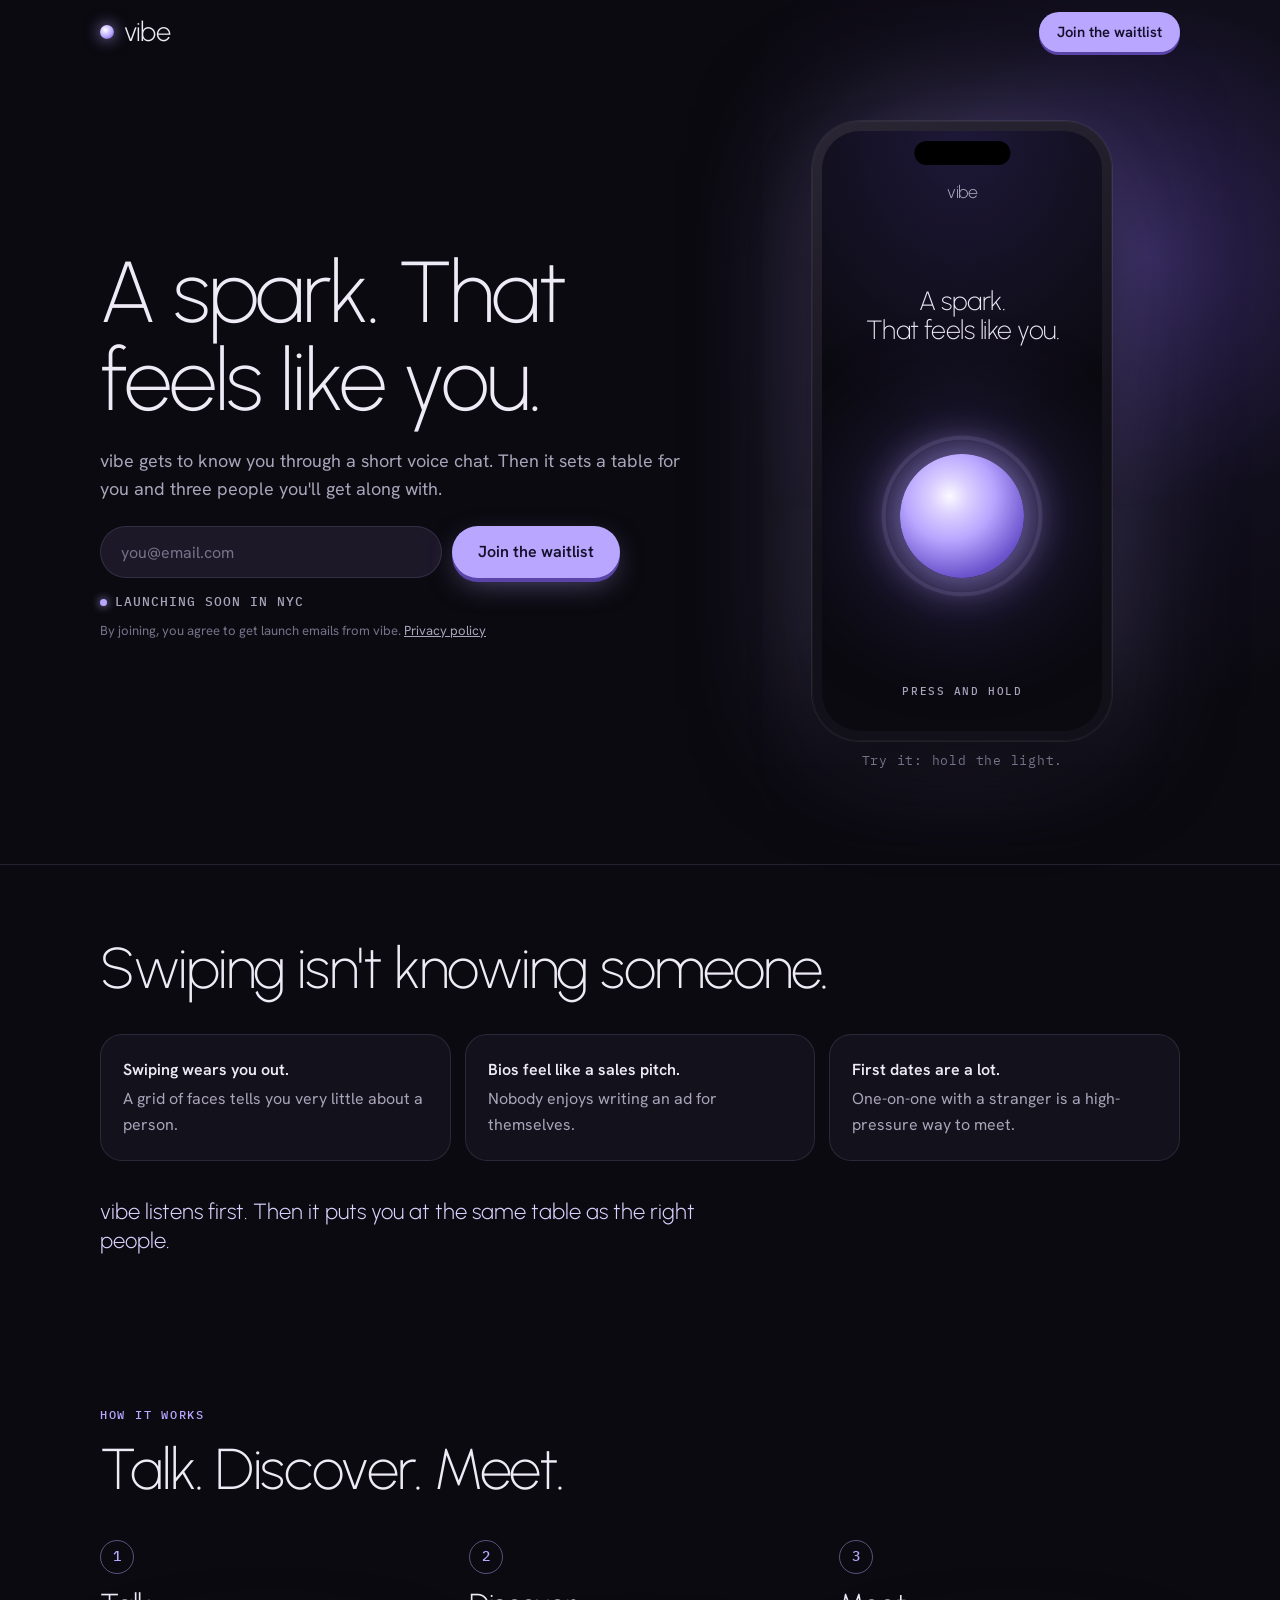
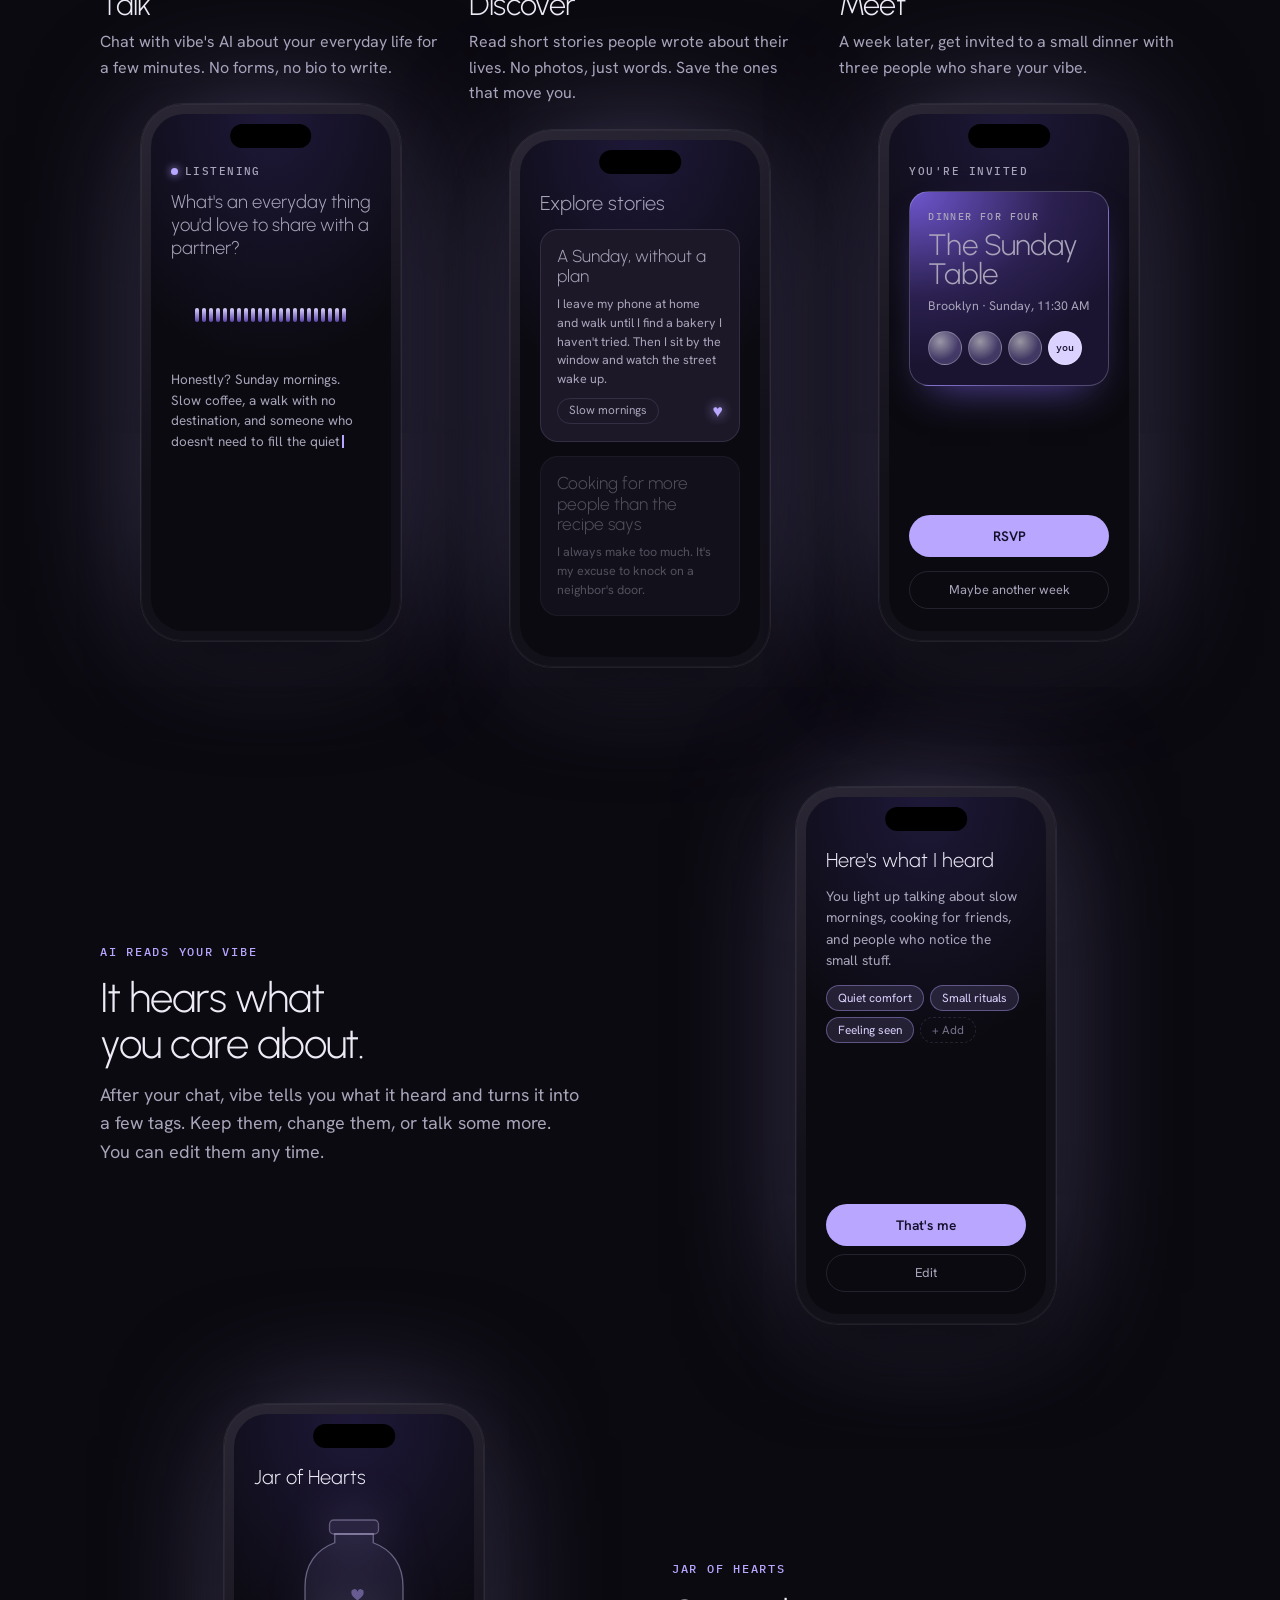
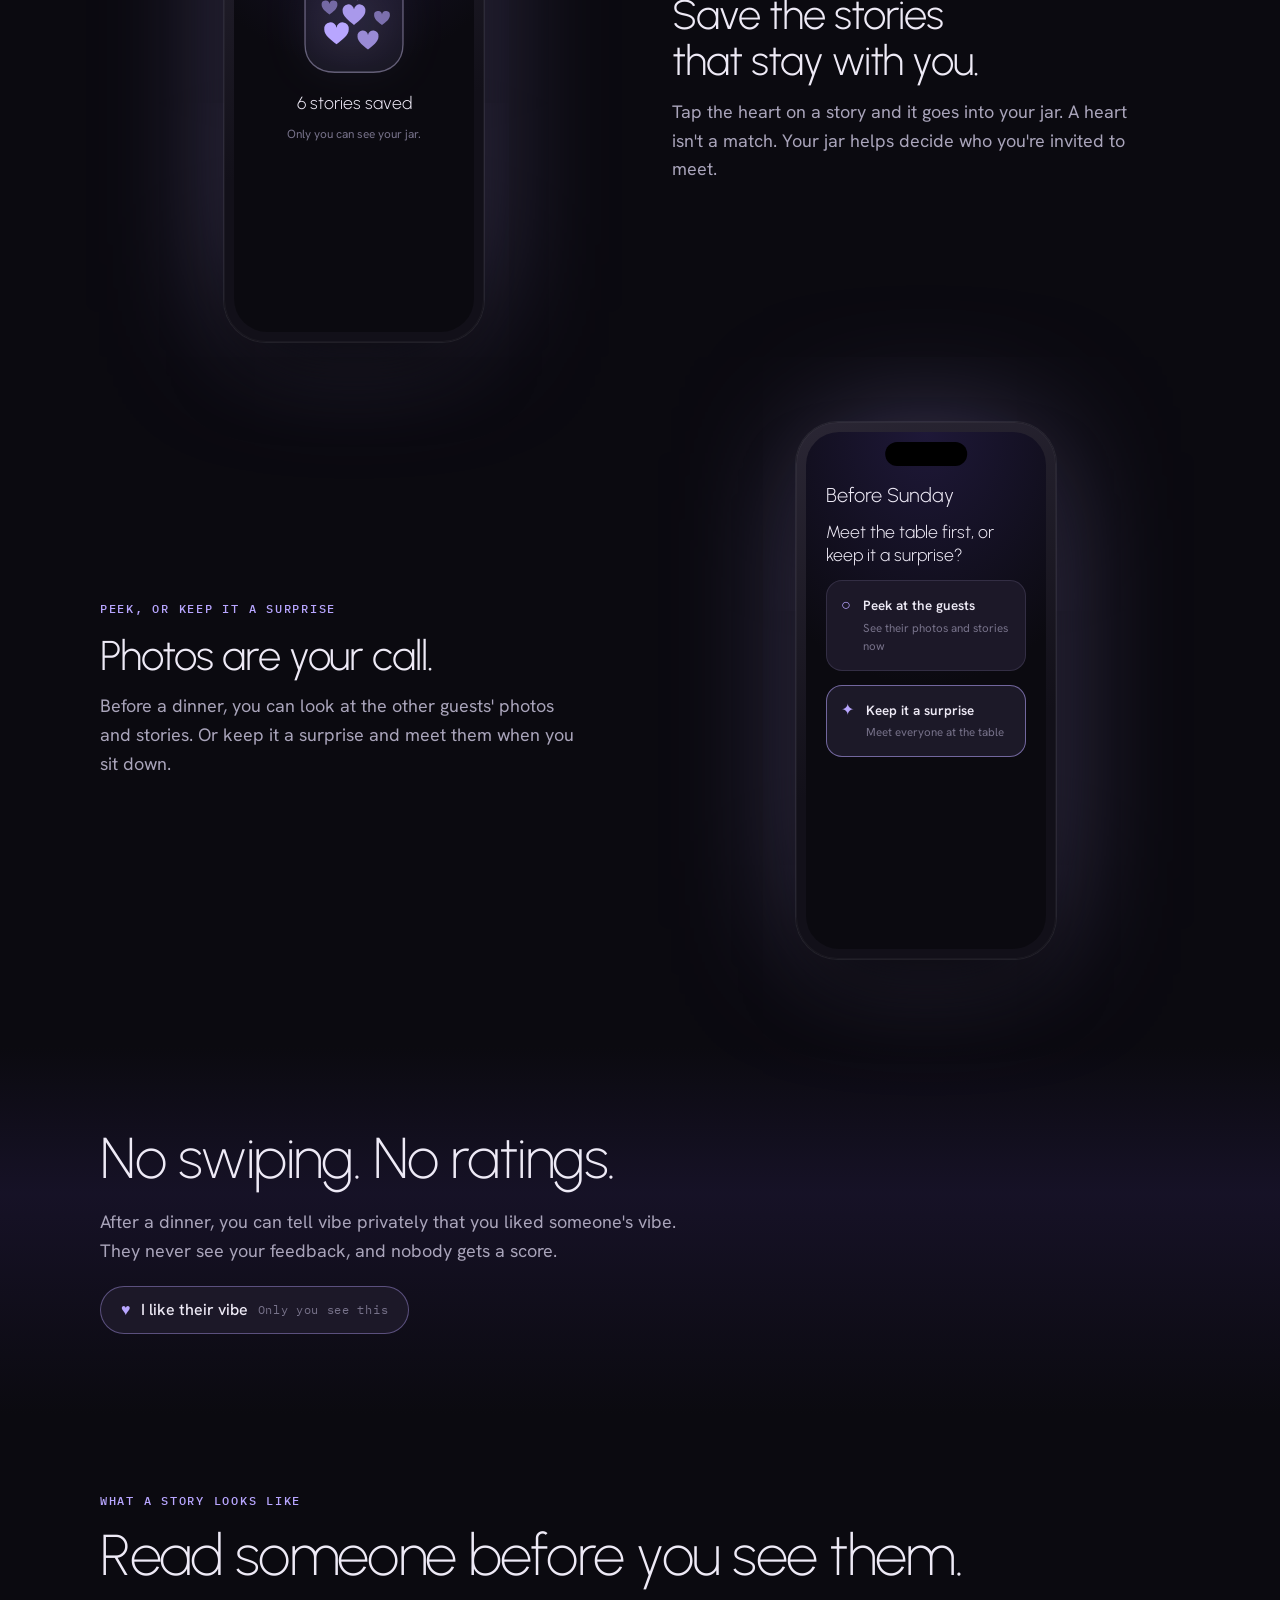
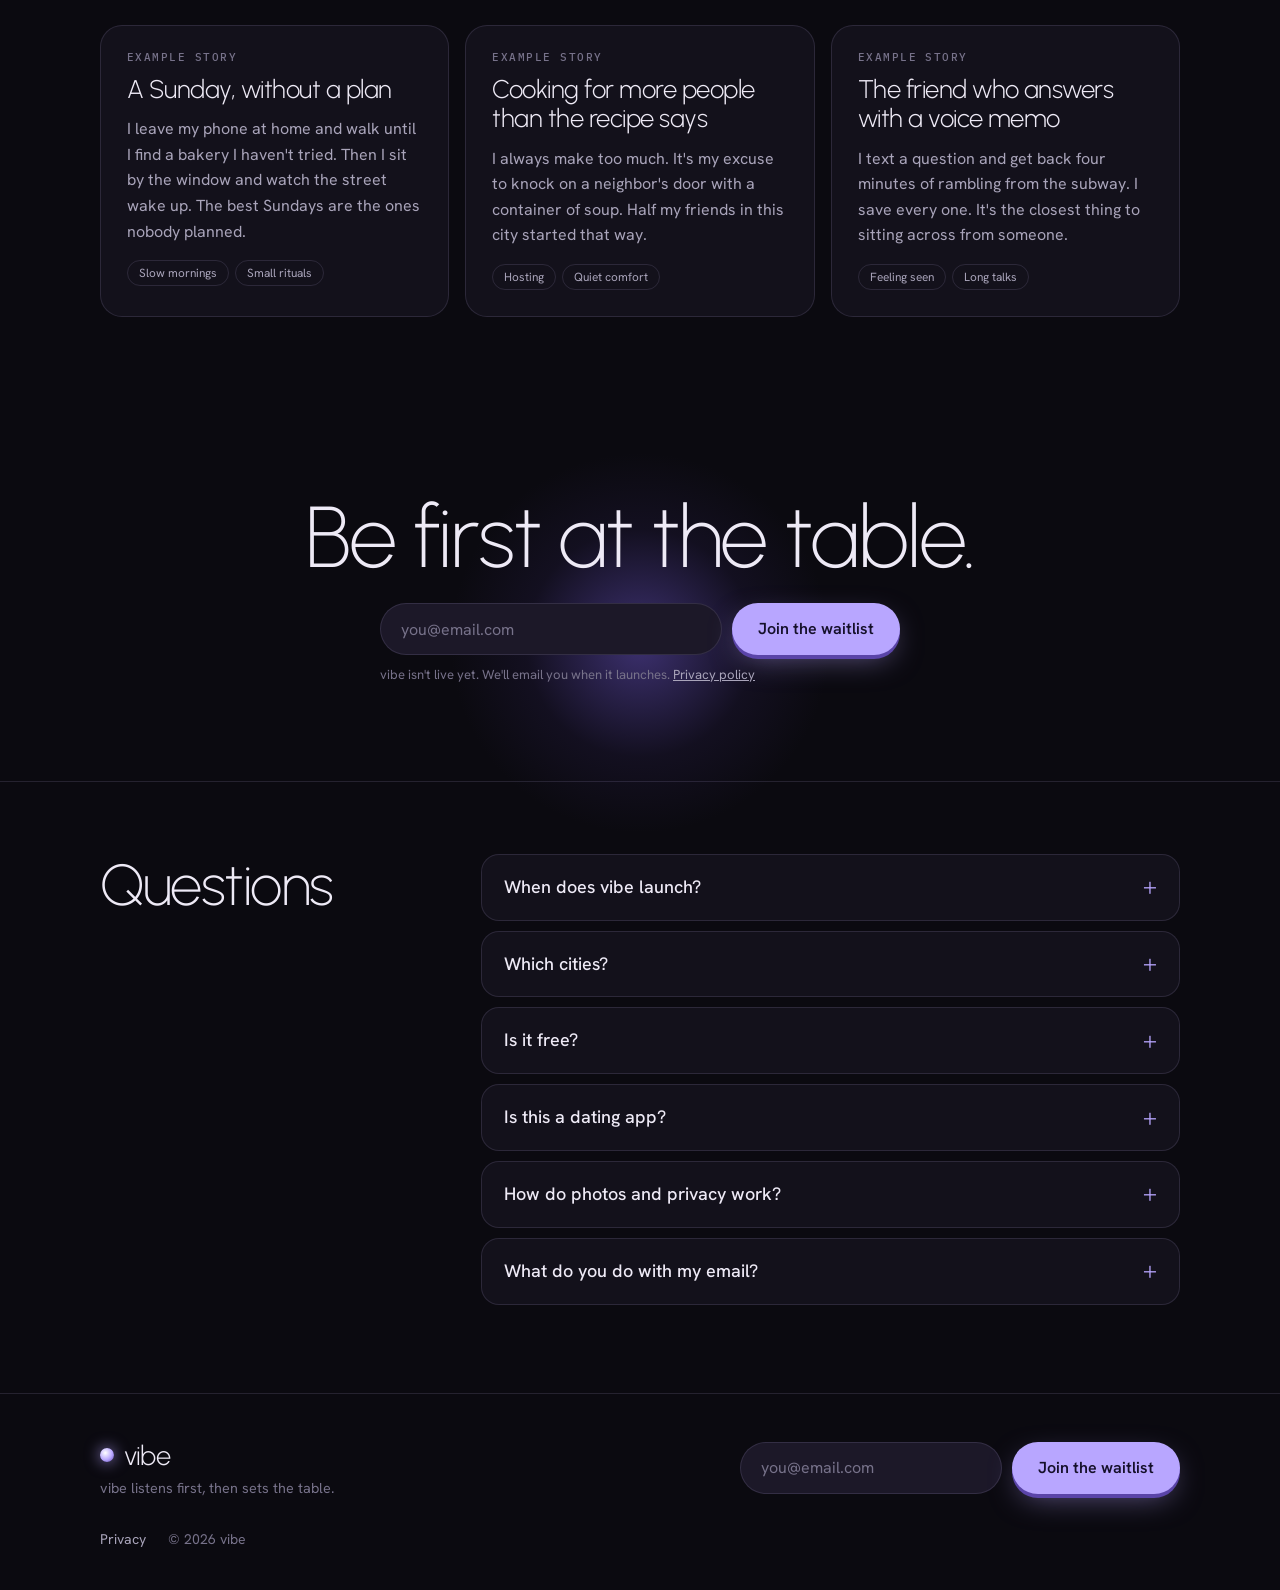
==== commit 9b29eeb5: "Retry sign-up once when the reply is unreadable; cap wait time Co-Authored-By: Claude Opus 5.5 <nore" ====
--- a/index.html
+++ b/index.html
@@ -9,14 +9,16 @@
 <meta property="og:type" content="website">
 <meta property="og:title" content="vibe · A spark. That feels like you.">
 <meta property="og:description" content="No swiping. A short voice chat, a few stories, then a dinner for four. Launching soon in NYC.">
-<meta property="og:image" content="og.png">
+<meta property="og:image" content="https://roma-luo.github.io/vibe-waitlist/og.png">
+<meta property="og:url" content="https://roma-luo.github.io/vibe-waitlist/">
+<link rel="canonical" href="https://roma-luo.github.io/vibe-waitlist/">
 <meta name="twitter:card" content="summary_large_image">
 <link rel="icon" href="favicon.svg" type="image/svg+xml">
 <link rel="preconnect" href="https://fonts.googleapis.com">
 <link rel="preconnect" href="https://fonts.gstatic.com" crossorigin>
 <link rel="stylesheet" href="https://fonts.googleapis.com/css2?family=Hanken+Grotesk:wght@400;500;600&family=IBM+Plex+Mono:wght@400;500&family=Urbanist:wght@200;300;400&display=swap">
-<link rel="stylesheet" href="styles.css">
-<script src="config.js"></script>
+<link rel="stylesheet" href="styles.css?v=3">
+<script src="config.js?v=3"></script>
 </head>
 <body>
 <a class="skip" href="#main">Skip to content</a>
@@ -414,6 +416,6 @@
   </div>
 </dialog>
 
-<script src="app.js"></script>
+<script src="app.js?v=3"></script>
 </body>
 </html>
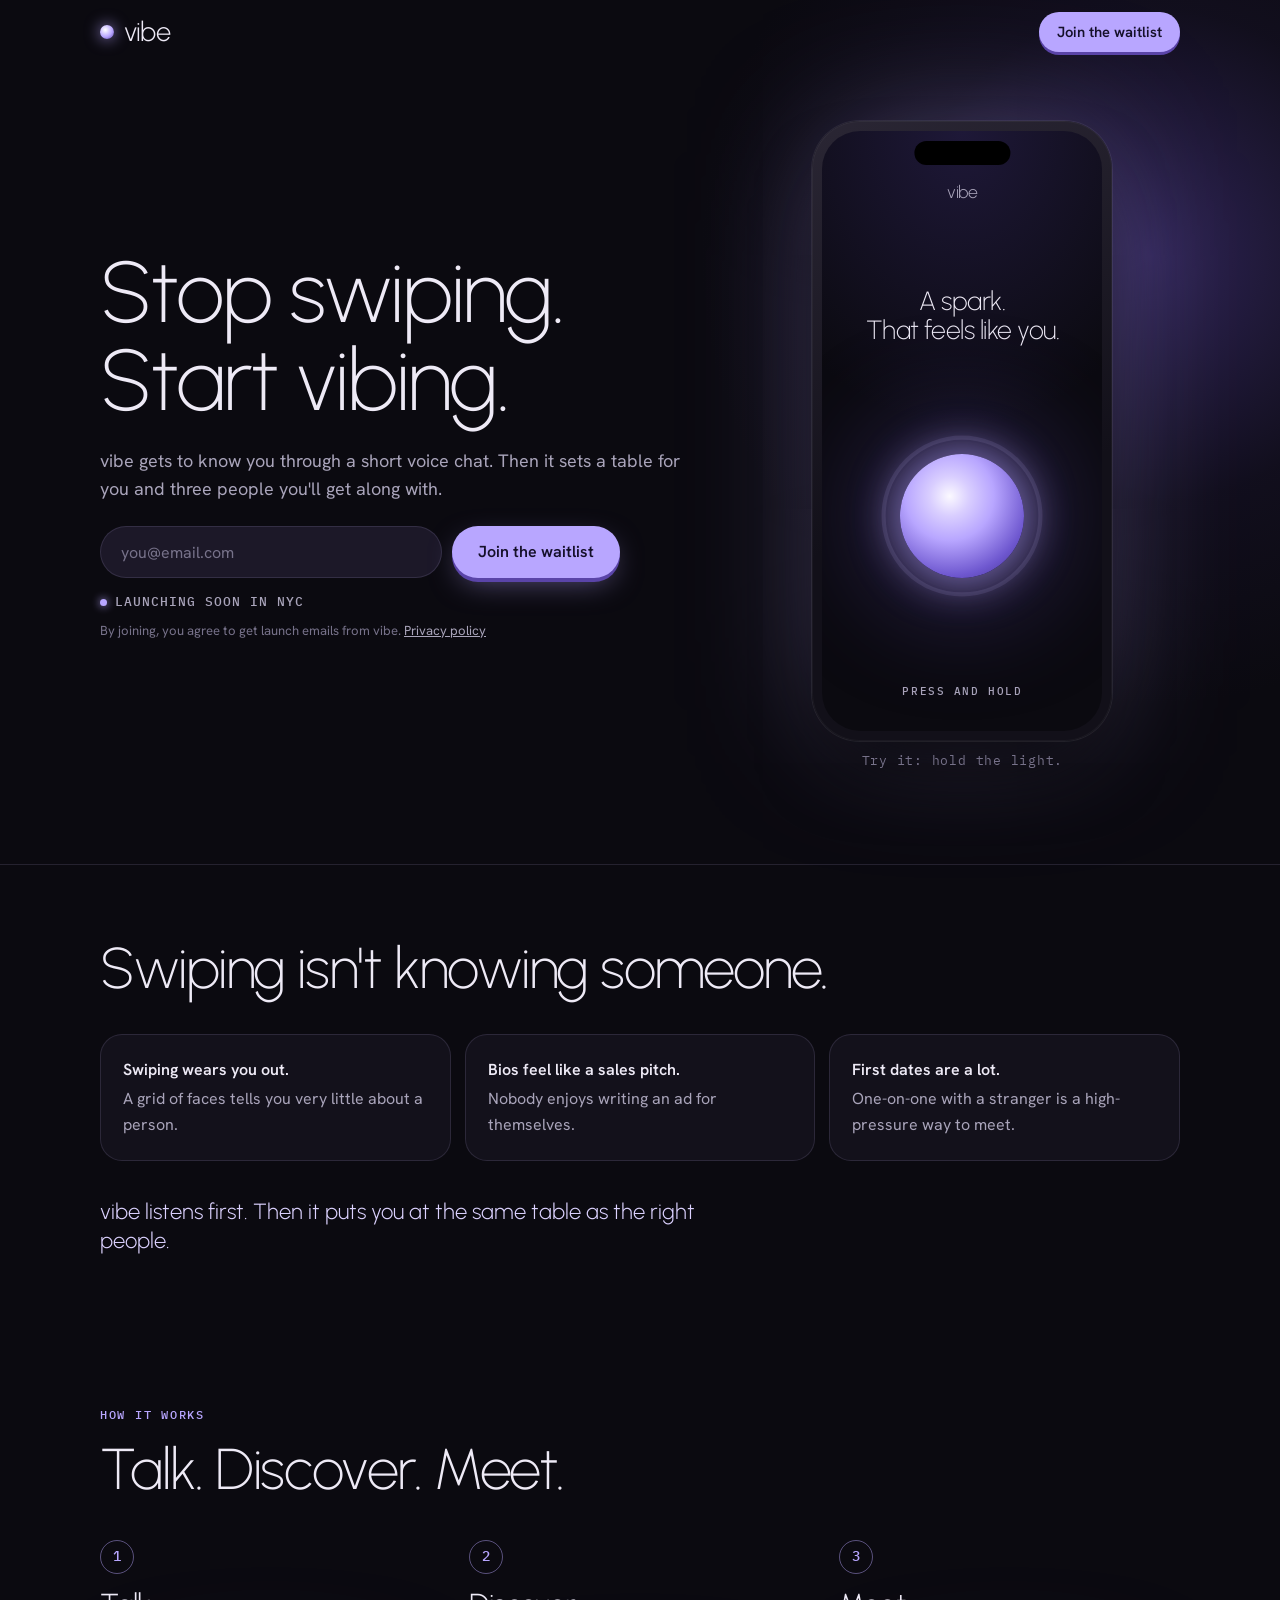
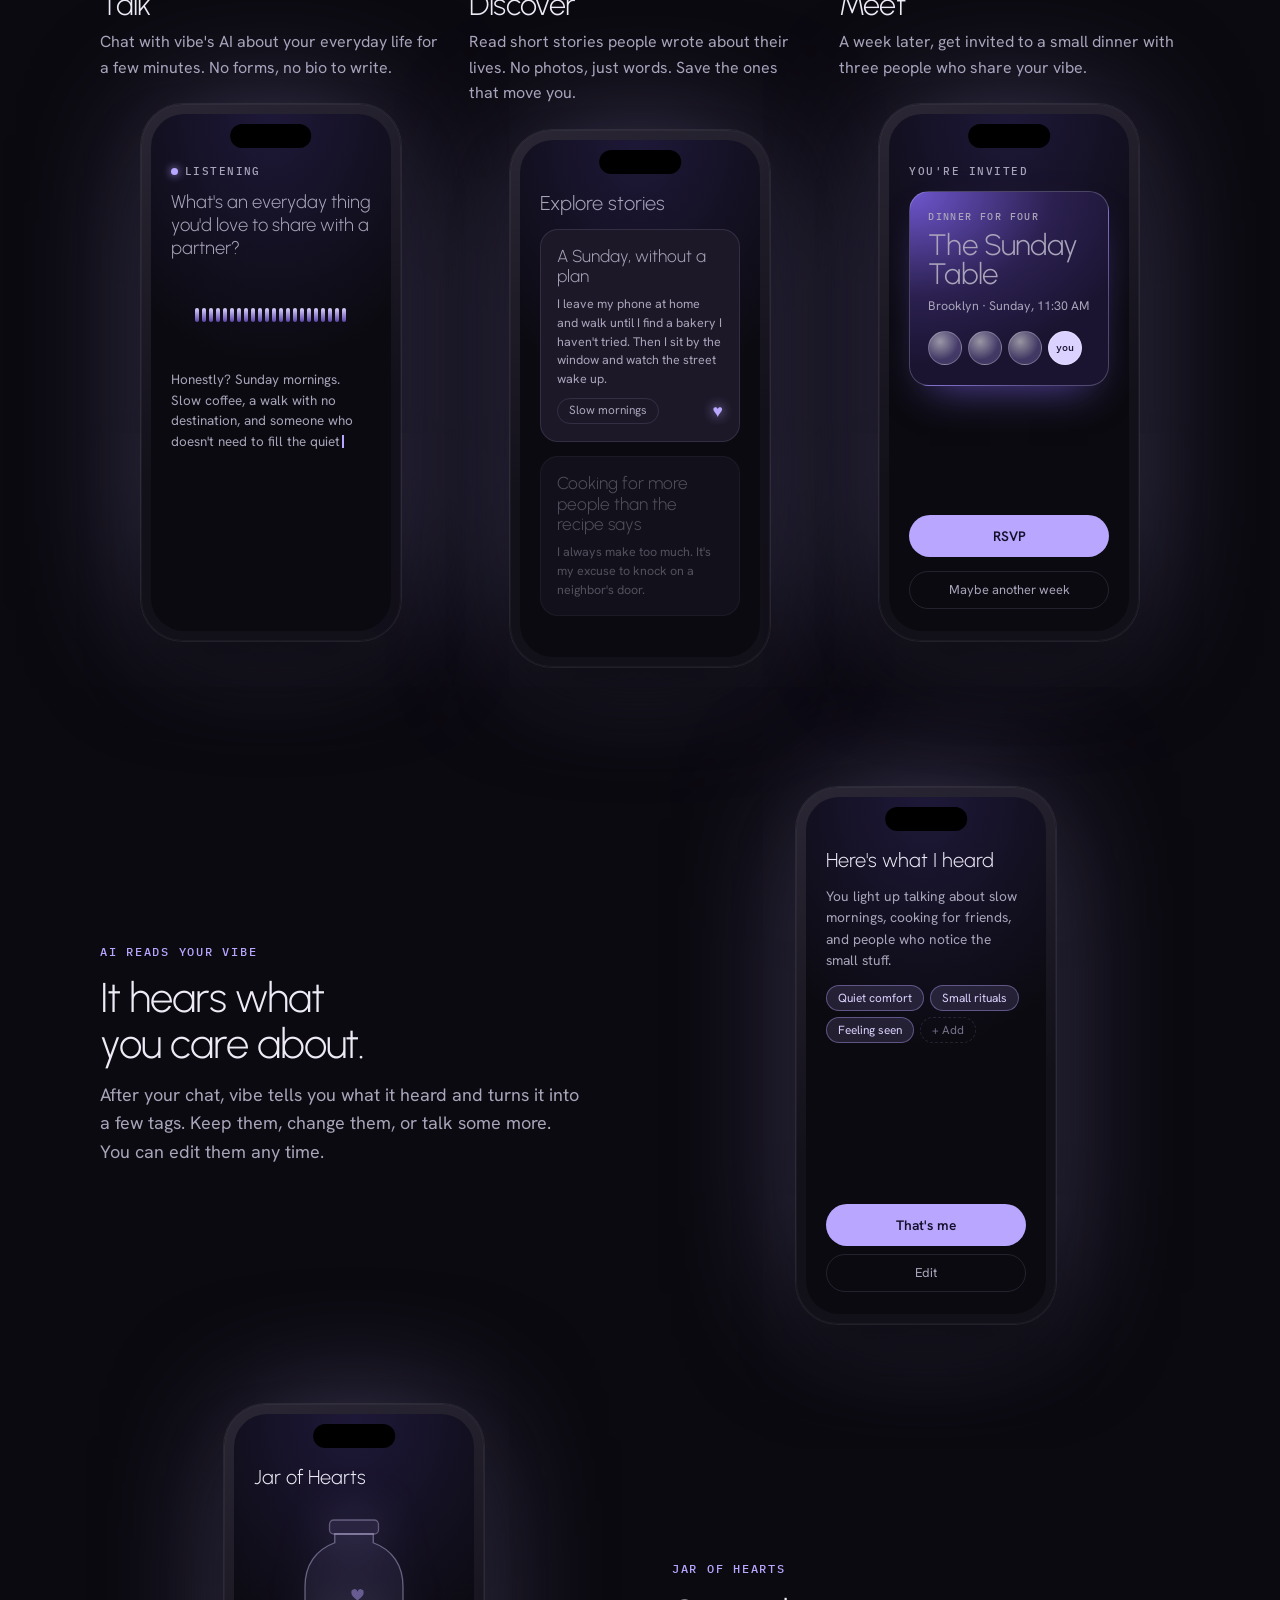
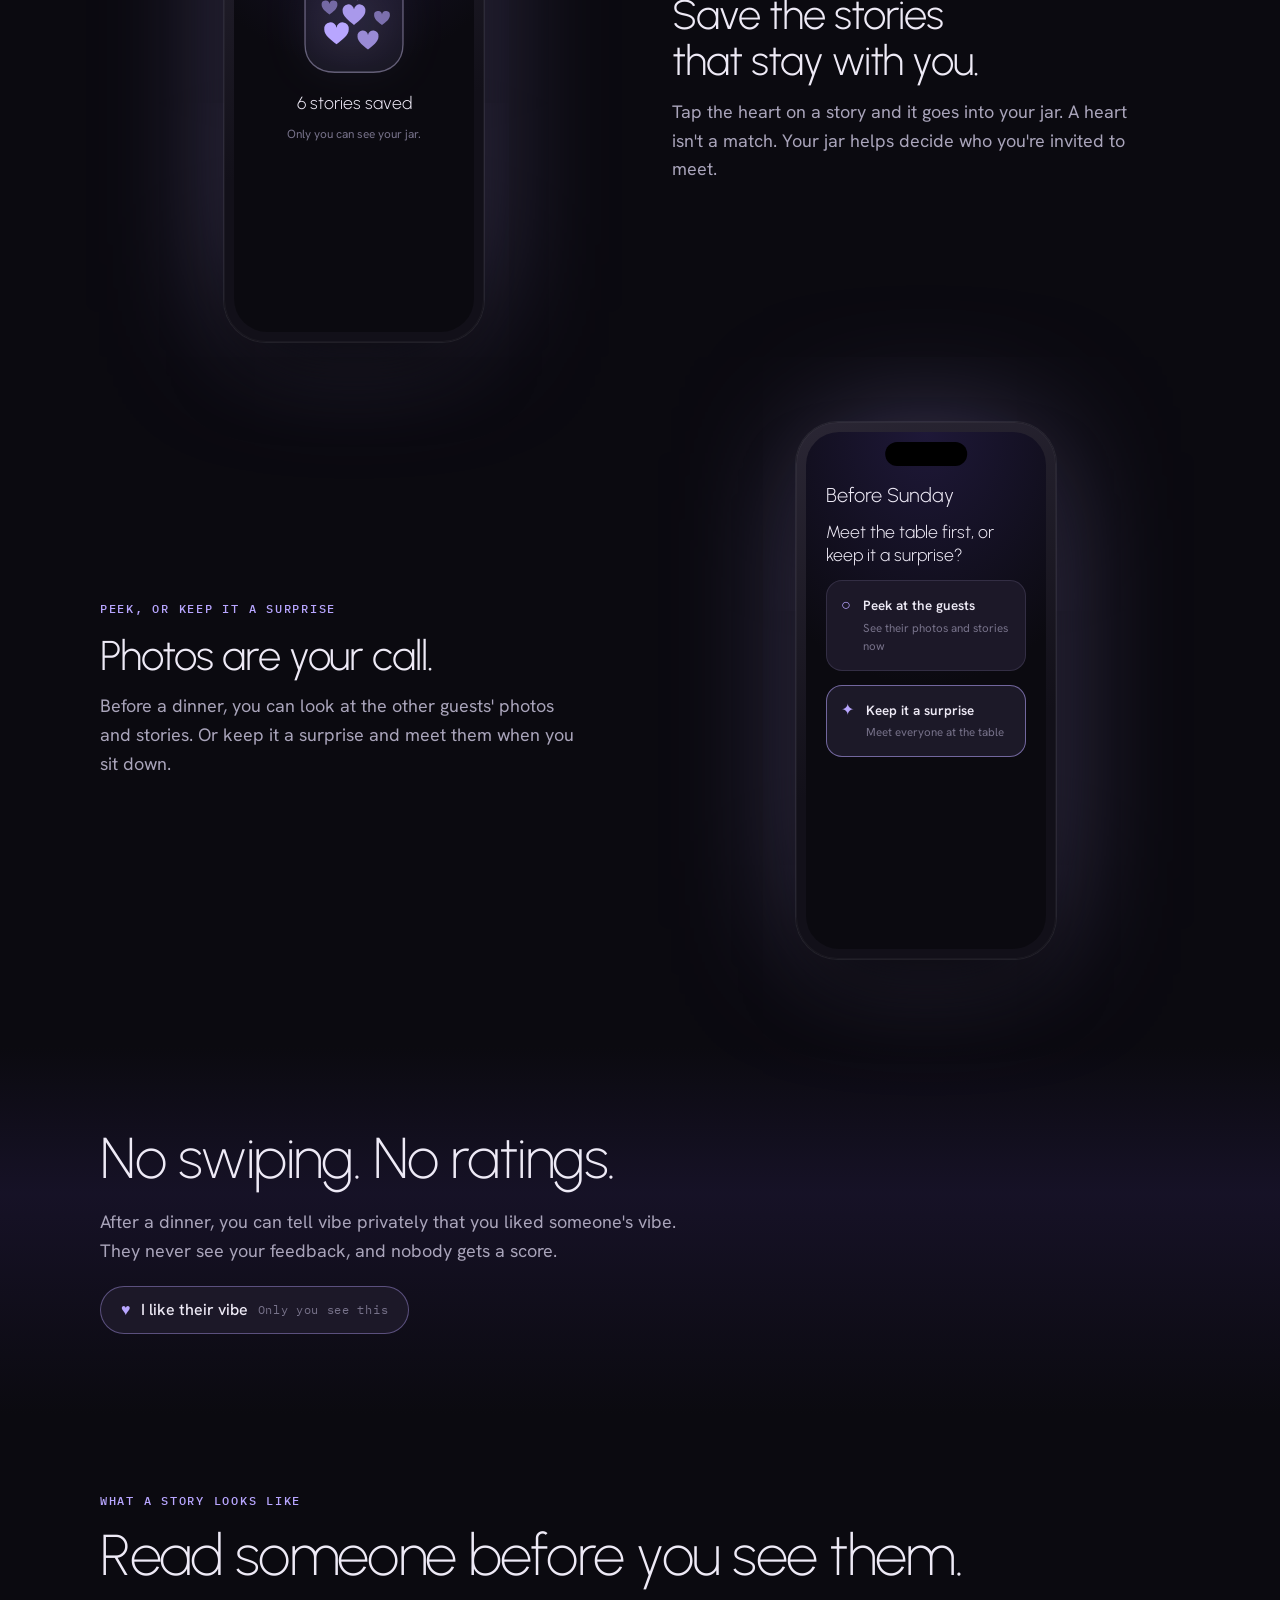
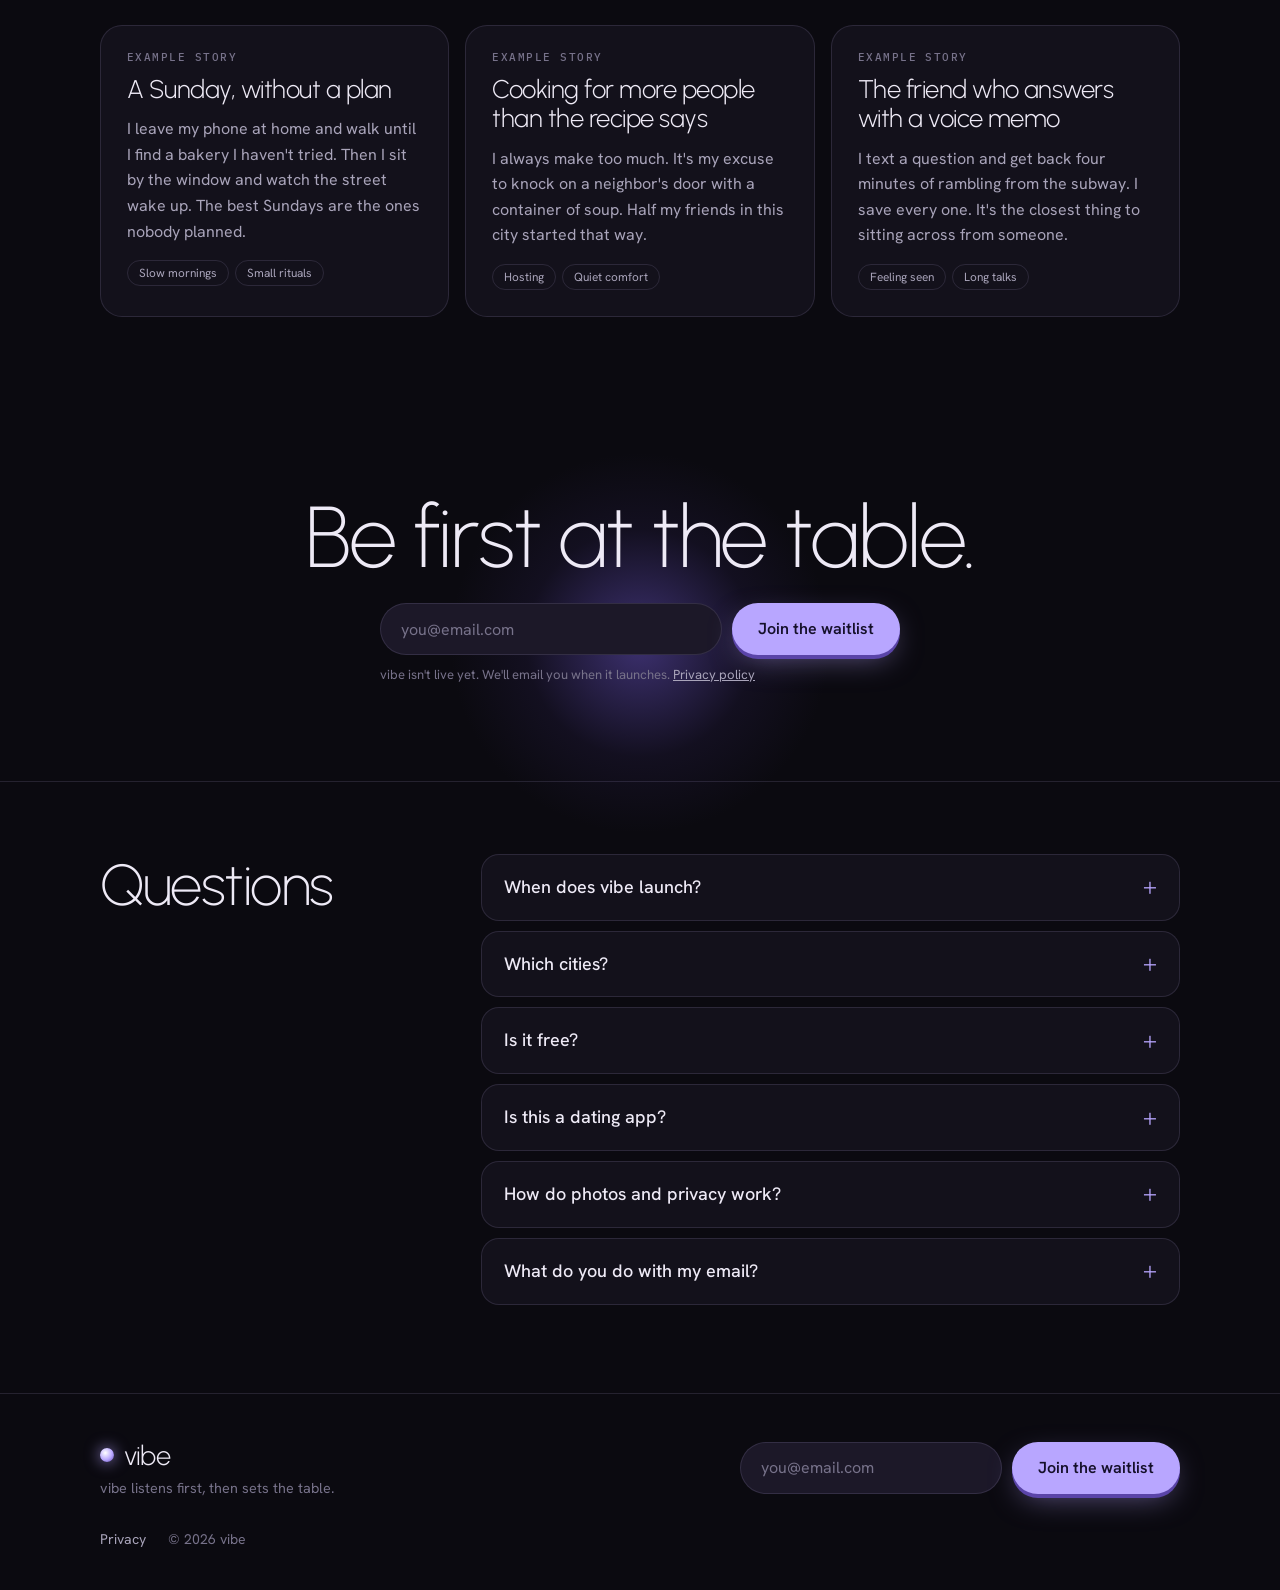
==== commit 02800485: "Credit visits and sign-ups to team members (m= code); member filter in Summary Co-Authored-By: Claud" ====
--- a/index.html
+++ b/index.html
@@ -17,8 +17,8 @@
 <link rel="preconnect" href="https://fonts.googleapis.com">
 <link rel="preconnect" href="https://fonts.gstatic.com" crossorigin>
 <link rel="stylesheet" href="https://fonts.googleapis.com/css2?family=Hanken+Grotesk:wght@400;500;600&family=IBM+Plex+Mono:wght@400;500&family=Urbanist:wght@200;300;400&display=swap">
-<link rel="stylesheet" href="styles.css?v=3">
-<script src="config.js?v=3"></script>
+<link rel="stylesheet" href="styles.css?v=4">
+<script src="config.js?v=4"></script>
 </head>
 <body>
 <a class="skip" href="#main">Skip to content</a>
@@ -416,6 +416,6 @@
   </div>
 </dialog>
 
-<script src="app.js?v=3"></script>
+<script src="app.js?v=4"></script>
 </body>
 </html>
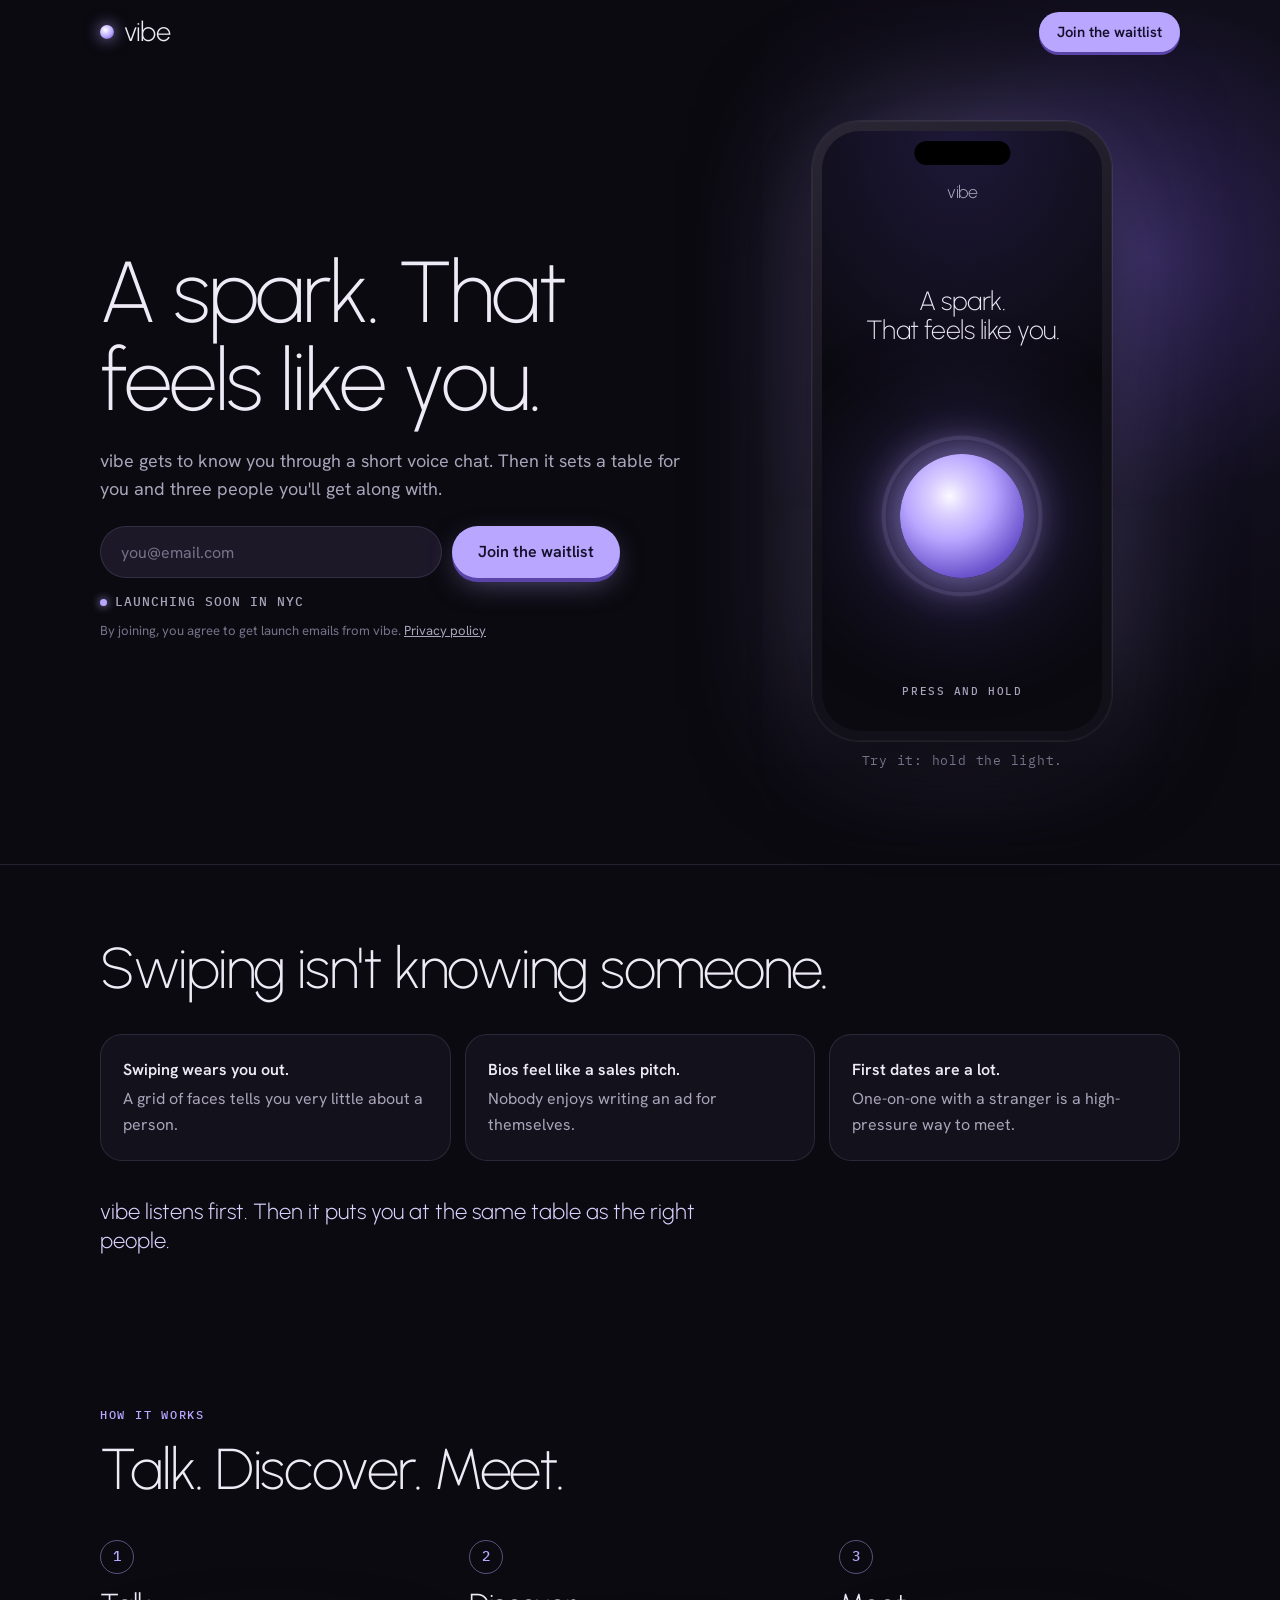
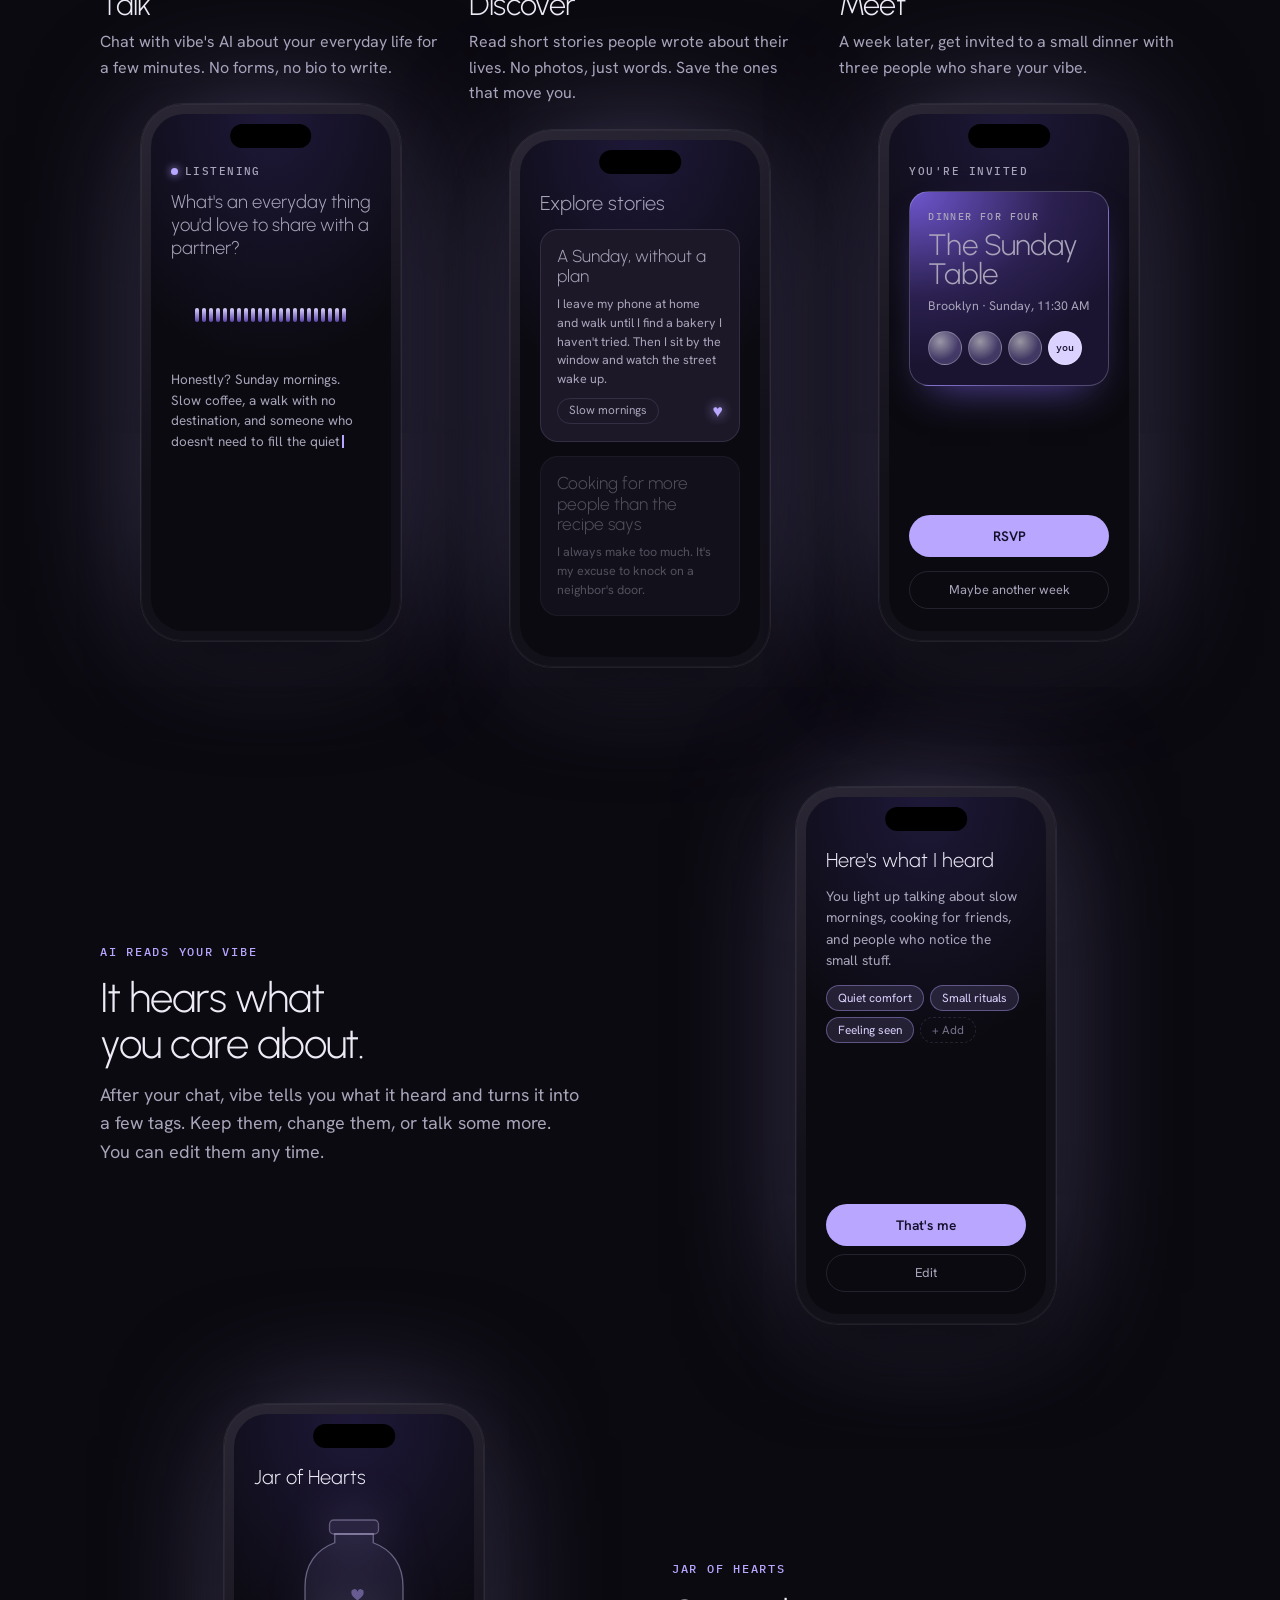
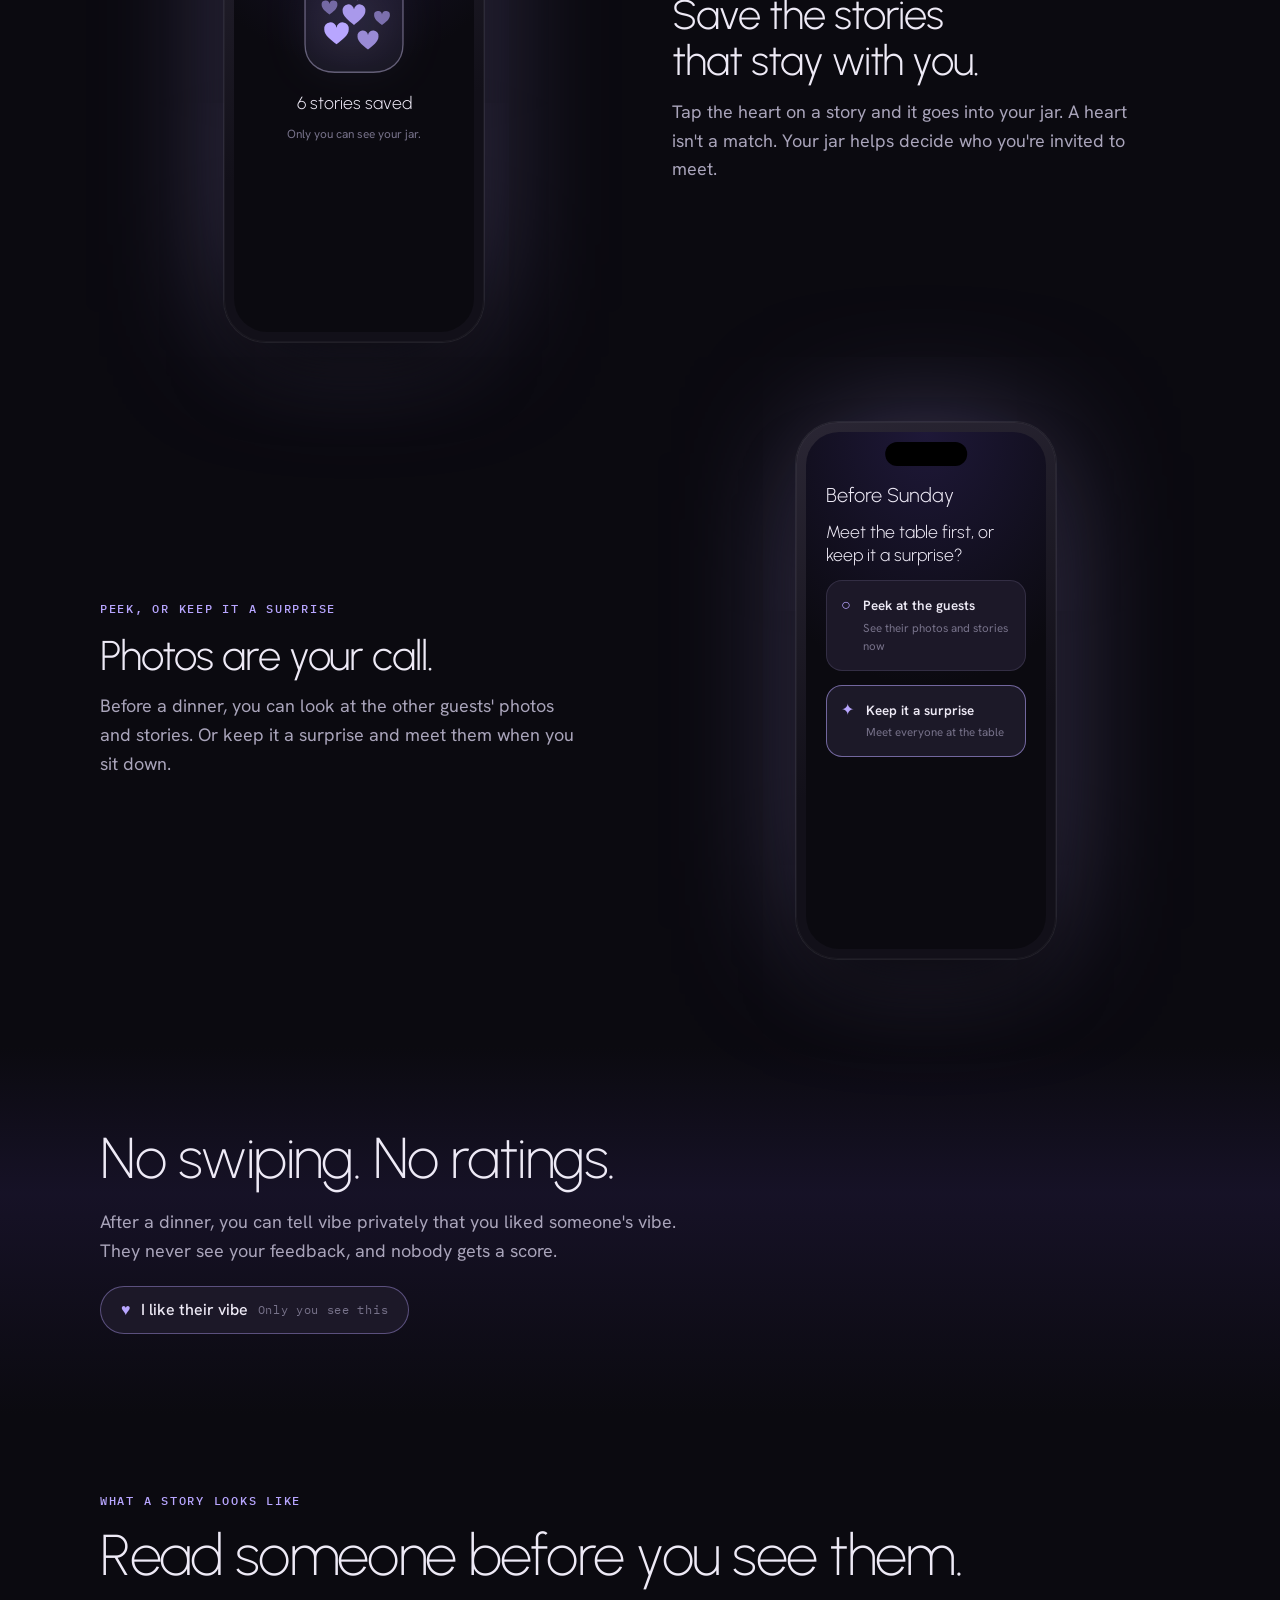
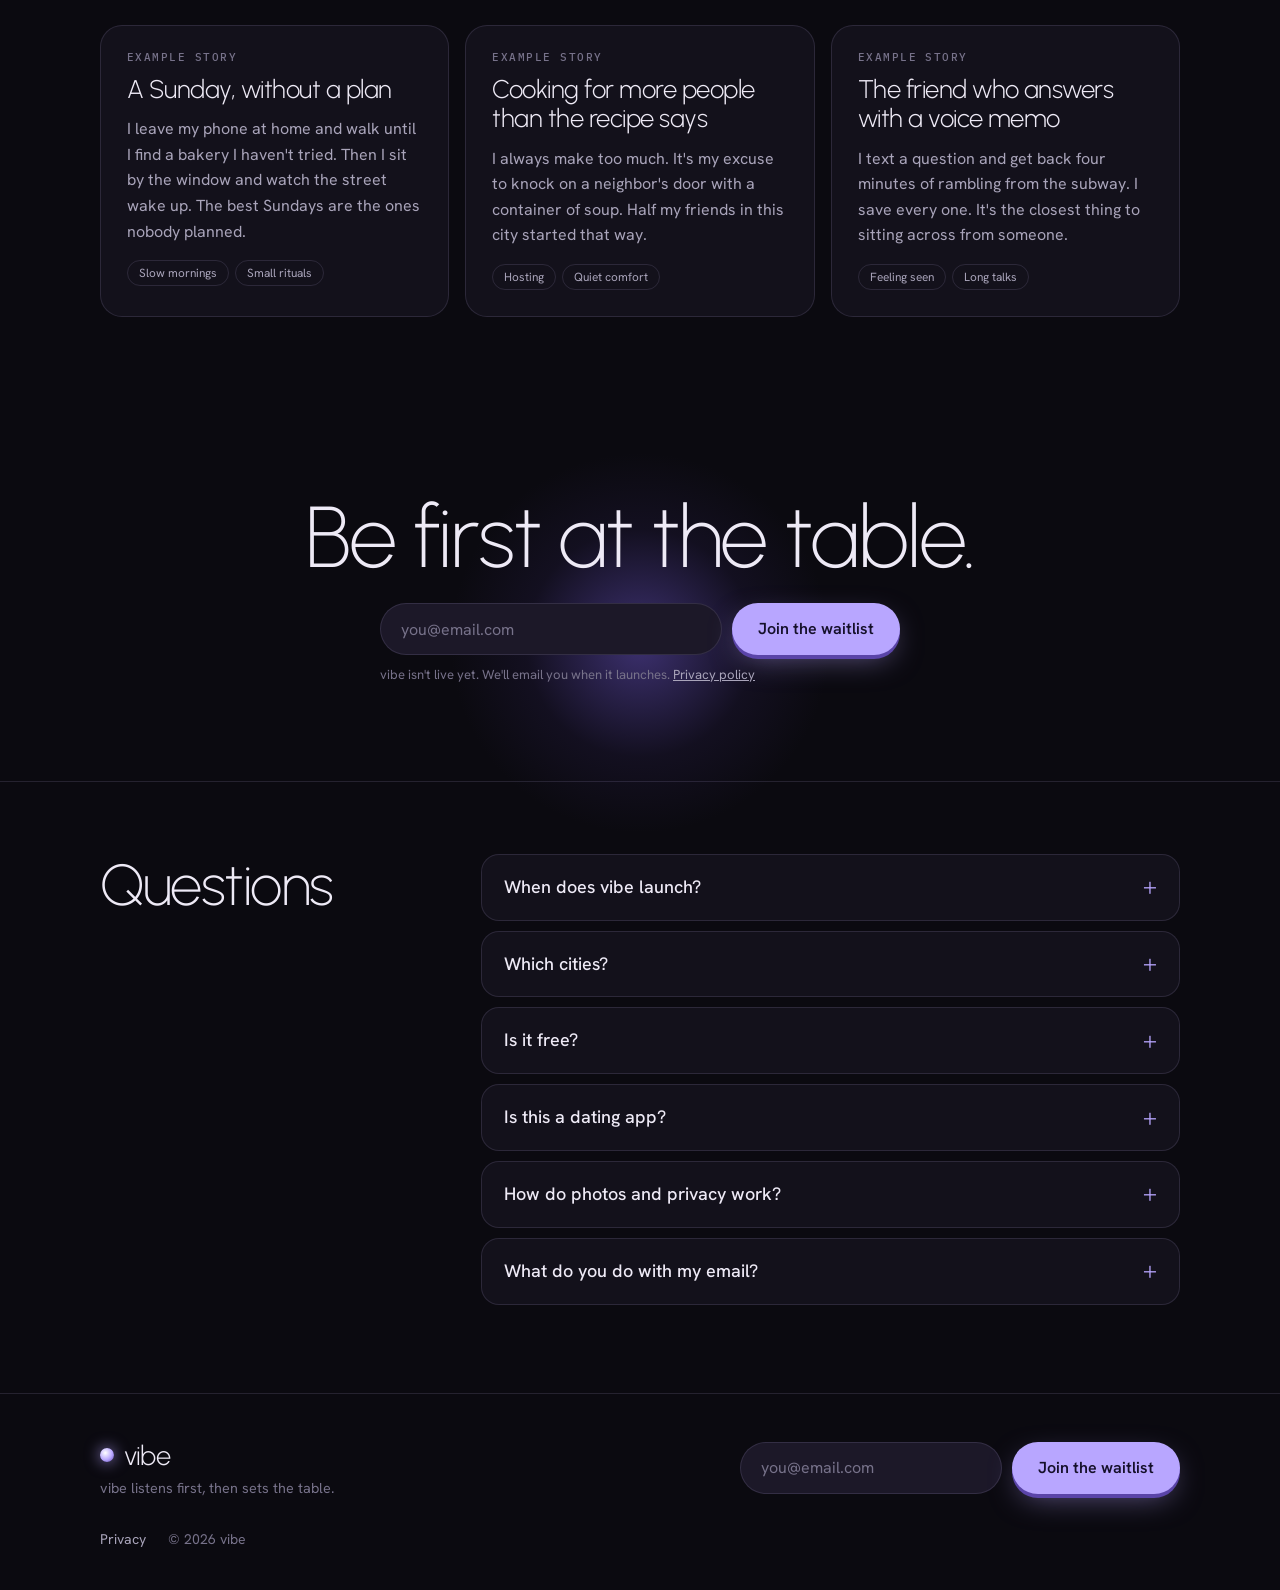
==== commit da10af0b: "Simplify link builder: pick member, pick platform, copy Co-Authored-By: Claude Opus 5.5 <noreply@ant" ====
--- a/index.html
+++ b/index.html
@@ -17,8 +17,8 @@
 <link rel="preconnect" href="https://fonts.googleapis.com">
 <link rel="preconnect" href="https://fonts.gstatic.com" crossorigin>
 <link rel="stylesheet" href="https://fonts.googleapis.com/css2?family=Hanken+Grotesk:wght@400;500;600&family=IBM+Plex+Mono:wght@400;500&family=Urbanist:wght@200;300;400&display=swap">
-<link rel="stylesheet" href="styles.css?v=4">
-<script src="config.js?v=4"></script>
+<link rel="stylesheet" href="styles.css?v=5">
+<script src="config.js?v=5"></script>
 </head>
 <body>
 <a class="skip" href="#main">Skip to content</a>
@@ -416,6 +416,6 @@
   </div>
 </dialog>
 
-<script src="app.js?v=4"></script>
+<script src="app.js?v=5"></script>
 </body>
 </html>
